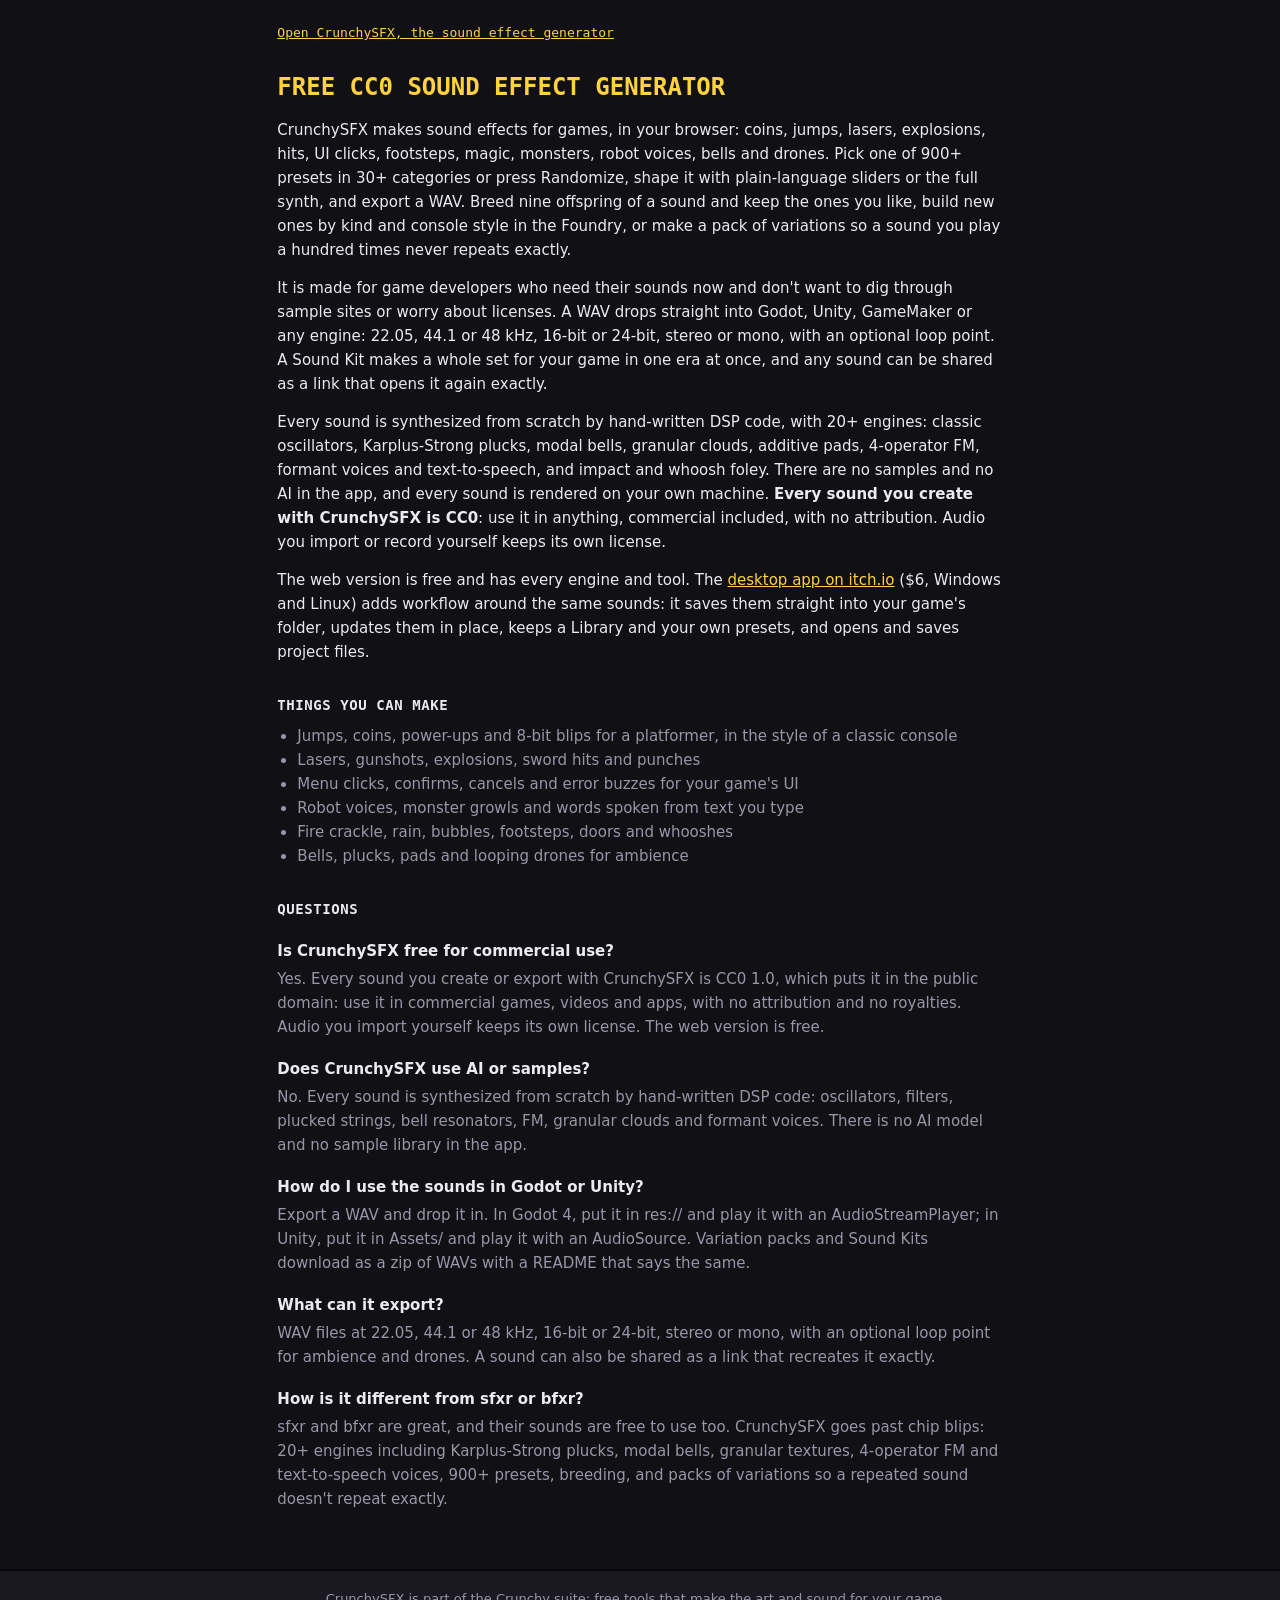
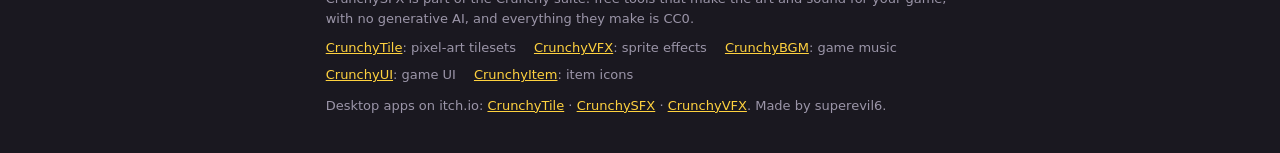
==== about.html @ ea9dc58d "american spelling" ====
<!doctype html>
<html lang="en">
<head>
<meta charset="utf-8">
<meta name="viewport" content="width=device-width, initial-scale=1">
<title>About CrunchySFX: free CC0 sound effect generator</title>
<meta name="description" content="What CrunchySFX is: a free sound effect generator for games in your browser. Every sound is synthesized, with no AI and no samples, and is CC0.">
<link rel="canonical" href="https://crunchysfx.com/about">
<link rel="icon" href="favicon.svg" type="image/svg+xml">
<link rel="icon" href="favicon.png" sizes="32x32" type="image/png">
<meta name="theme-color" content="#111015">
<!-- THE ABOUT PAGE (2026-10-16, worklog): web only, static, no script. tests/seo.test.mjs keeps the FAQPage below equal to
     the visible FAQ word for word and the suite footer equal to suite.js's links. Counts are floors (DISCOVERABILITY.md):
     21 engines in ENGINE_CATS, 933 presets in 33 categories when written. -->
<script type="application/ld+json">
{
  "@context": "https://schema.org",
  "@type": "FAQPage",
  "mainEntity": [
    {
      "@type": "Question",
      "name": "Is CrunchySFX free for commercial use?",
      "acceptedAnswer": {
        "@type": "Answer",
        "text": "Yes. Every sound you create or export with CrunchySFX is CC0 1.0, which puts it in the public domain: use it in commercial games, videos and apps, with no attribution and no royalties. Audio you import yourself keeps its own license. The web version is free."
      }
    },
    {
      "@type": "Question",
      "name": "Does CrunchySFX use AI or samples?",
      "acceptedAnswer": {
        "@type": "Answer",
        "text": "No. Every sound is synthesized from scratch by hand-written DSP code: oscillators, filters, plucked strings, bell resonators, FM, granular clouds and formant voices. There is no AI model and no sample library in the app."
      }
    },
    {
      "@type": "Question",
      "name": "How do I use the sounds in Godot or Unity?",
      "acceptedAnswer": {
        "@type": "Answer",
        "text": "Export a WAV and drop it in. In Godot 4, put it in res:// and play it with an AudioStreamPlayer; in Unity, put it in Assets/ and play it with an AudioSource. Variation packs and Sound Kits download as a zip of WAVs with a README that says the same."
      }
    },
    {
      "@type": "Question",
      "name": "What can it export?",
      "acceptedAnswer": {
        "@type": "Answer",
        "text": "WAV files at 22.05, 44.1 or 48 kHz, 16-bit or 24-bit, stereo or mono, with an optional loop point for ambience and drones. A sound can also be shared as a link that recreates it exactly."
      }
    },
    {
      "@type": "Question",
      "name": "How is it different from sfxr or bfxr?",
      "acceptedAnswer": {
        "@type": "Answer",
        "text": "sfxr and bfxr are great, and their sounds are free to use too. CrunchySFX goes past chip blips: 20+ engines including Karplus-Strong plucks, modal bells, granular textures, 4-operator FM and text-to-speech voices, 900+ presets, breeding, and packs of variations so a repeated sound doesn't repeat exactly."
      }
    }
  ]
}
</script>
<link rel="stylesheet" href="crunchy-base.css">
<style>
  :root { --accent: #ffd23f; --accent-dk: #a8841a; }
  html { background: var(--bg); }
  body { margin: 0; background: var(--bg); color: var(--ink); font: 15px/1.6 var(--font); }
  .page { max-width: 76ch; margin: 0 auto; padding: 20px 16px 8px; }
  .back { display: inline-block; margin: 0 0 28px; font-family: var(--head); font-size: 13px; color: var(--accent); }
  h1 { margin: 0 0 16px; font-family: var(--head); font-size: 24px; line-height: 1.25; text-transform: uppercase; color: var(--accent); }
  h2 { margin: 30px 0 8px; font-family: var(--head); font-size: 14px; text-transform: uppercase; letter-spacing: .04em; color: var(--ink); }
  h3 { margin: 18px 0 4px; font-size: 15px; color: var(--ink); }
  p { margin: 0 0 14px; }
  .faq p, li { color: var(--muted); }
  ul { margin: 0; padding-left: 20px; }
  a { color: var(--accent); overflow-wrap: anywhere; }
  strong { color: var(--ink); }
  .suitelinks { margin-top: 36px; border-top: 2px solid var(--drop); background: var(--panel); color: var(--muted); font-size: 13px; }
  .suitelinks .in { max-width: 76ch; margin: 0 auto; padding: 18px 16px 28px; }
  .suitelinks p { margin: 0 0 8px; }
  .suitelinks ul { list-style: none; padding: 0; margin: 0 0 10px; display: flex; flex-wrap: wrap; gap: 6px 18px; }
</style>
</head>
<body>
<main class="page">
  <a class="back" href="index.html">Open CrunchySFX, the sound effect generator</a>
  <h1>Free CC0 sound effect generator</h1>
  <p>CrunchySFX makes sound effects for games, in your browser: coins, jumps, lasers, explosions, hits, UI clicks,
    footsteps, magic, monsters, robot voices, bells and drones. Pick one of 900+ presets in 30+ categories or press
    Randomize, shape it with plain-language sliders or the full synth, and export a WAV. Breed nine offspring of a sound
    and keep the ones you like, build new ones by kind and console style in the Foundry, or make a pack of variations so
    a sound you play a hundred times never repeats exactly.</p>
  <p>It is made for game developers who need their sounds now and don't want to dig through sample sites or worry about
    licenses. A WAV drops straight into Godot, Unity, GameMaker or any engine: 22.05, 44.1 or 48 kHz, 16-bit or 24-bit,
    stereo or mono, with an optional loop point. A Sound Kit makes a whole set for your game in one era at once, and any
    sound can be shared as a link that opens it again exactly.</p>
  <p>Every sound is synthesized from scratch by hand-written DSP code, with 20+ engines: classic oscillators,
    Karplus-Strong plucks, modal bells, granular clouds, additive pads, 4-operator FM, formant voices and text-to-speech,
    and impact and whoosh foley. There are no samples and no AI in the app, and every sound is rendered on your own machine.
    <strong>Every sound you create with CrunchySFX is CC0</strong>: use it in anything, commercial included, with no
    attribution. Audio you import or record yourself keeps its own license.</p>
  <p>The web version is free and has every engine and tool. The <a href="https://sevi66.itch.io/crunchysfx">desktop app on
    itch.io</a> ($6, Windows and Linux) adds workflow around the same sounds: it saves them straight into your game's
    folder, updates them in place, keeps a Library and your own presets, and opens and saves project files.</p>
  <h2>Things you can make</h2>
  <ul>
    <li>Jumps, coins, power-ups and 8-bit blips for a platformer, in the style of a classic console</li>
    <li>Lasers, gunshots, explosions, sword hits and punches</li>
    <li>Menu clicks, confirms, cancels and error buzzes for your game's UI</li>
    <li>Robot voices, monster growls and words spoken from text you type</li>
    <li>Fire crackle, rain, bubbles, footsteps, doors and whooshes</li>
    <li>Bells, plucks, pads and looping drones for ambience</li>
  </ul>
  <h2>Questions</h2>
  <div class="faq">
    <h3>Is CrunchySFX free for commercial use?</h3>
    <p>Yes. Every sound you create or export with CrunchySFX is CC0 1.0, which puts it in the public domain: use it in commercial games, videos and apps, with no attribution and no royalties. Audio you import yourself keeps its own license. The web version is free.</p>
    <h3>Does CrunchySFX use AI or samples?</h3>
    <p>No. Every sound is synthesized from scratch by hand-written DSP code: oscillators, filters, plucked strings, bell resonators, FM, granular clouds and formant voices. There is no AI model and no sample library in the app.</p>
    <h3>How do I use the sounds in Godot or Unity?</h3>
    <p>Export a WAV and drop it in. In Godot 4, put it in res:// and play it with an AudioStreamPlayer; in Unity, put it in Assets/ and play it with an AudioSource. Variation packs and Sound Kits download as a zip of WAVs with a README that says the same.</p>
    <h3>What can it export?</h3>
    <p>WAV files at 22.05, 44.1 or 48 kHz, 16-bit or 24-bit, stereo or mono, with an optional loop point for ambience and drones. A sound can also be shared as a link that recreates it exactly.</p>
    <h3>How is it different from sfxr or bfxr?</h3>
    <p>sfxr and bfxr are great, and their sounds are free to use too. CrunchySFX goes past chip blips: 20+ engines including Karplus-Strong plucks, modal bells, granular textures, 4-operator FM and text-to-speech voices, 900+ presets, breeding, and packs of variations so a repeated sound doesn't repeat exactly.</p>
  </div>
</main>
<footer class="suitelinks">
<div class="in">
  <p>CrunchySFX is part of the Crunchy suite: free tools that make the art and sound for your game, with no generative
    AI, and everything they make is CC0.</p>
  <ul>
    <li><a href="https://crunchytile.com/">CrunchyTile</a>: pixel-art tilesets</li>
    <li><a href="https://crunchyvfx.com/">CrunchyVFX</a>: sprite effects</li>
    <li><a href="https://crunchybgm.com/">CrunchyBGM</a>: game music</li>
    <li><a href="https://crunchyui.com/">CrunchyUI</a>: game UI</li>
    <li><a href="https://crunchyitem.com/">CrunchyItem</a>: item icons</li>
  </ul>
  <p>Desktop apps on itch.io: <a href="https://sevi66.itch.io/crunchytile">CrunchyTile</a> ·
    <a href="https://sevi66.itch.io/crunchysfx">CrunchySFX</a> ·
    <a href="https://sevi66.itch.io/crunchyvfx">CrunchyVFX</a>. Made by superevil6.</p>
</div>
</footer>
</body>
</html>
---- crunchy-base.css ----
/* GENERATED from crunchyCore/crunchy-base.css @ cae0419 by tools/pull-core.mjs. DO NOT EDIT HERE: edit crunchyCore, then pull. */
/* sha256 6069ea8cde626674b83e92da8fc13d6b757563360e84878145771b644ffc23b1 */
/* CRUNCHY BASE — the Crunchy suite's shared look (CONSOLIDATION-PLAN.md §9, TILE-DESIGN.md §105).
 *
 * CANONICAL HERE; every Crunchy tool copies it unchanged. It is linked BEFORE the app's own stylesheet, which
 * keeps only its layout and its accent (--accent, --accent-dk). Nothing in it names an app's classes.
 *
 * The look is chrome that belongs to pixel art (a friend on CrunchyBGM: "too round, and was obviously AI
 * generated, make it more angular"): square corners, 1 px solid borders, HARD offset shadows (a step, never a
 * blur), no gradients, no glows, pixel icons (crunchy-icons.js) instead of emoji.
 *
 * --base-build is checked by the app's index.html, as --css-build is; tools/pull-core.mjs moves the app's `want` when
 * it pulls a new one. What each bump changed is in CHANGELOG.md: read it before pulling.
 *
 * FLOOR AND DEFAULT. Rules marked FLOOR are the suite's shared look: an app must NOT override them, or the apps stop
 * looking like siblings (square corners, the hard step and lift instead of blur, the neutrals, the accent pairing,
 * no gradients or glows). Everything else here is a DEFAULT: override it freely for the app's layout and density
 * (sizes, padding, fonts on a particular control). An app's own stylesheet loads after this one, so it wins any tie.
 */
:root {
  --base-build: 9;
  color-scheme: dark;

  /* FLOOR. The neutrals: one set for the whole suite. CONSUMERS MEASURE AGAINST THESE: CrunchyUI scores every kit's
     artwork against --panel and --panel2 (best-separated color must clear 25 from each ground; headroom 2.4 at
     build 1), so moving --panel or --panel2 is a change to a consumer's test data. Name it in CHANGELOG.md. */
  --bg: #111015;
  --panel: #1a1820;
  --panel2: #23202b;
  --line: #3b3746;
  --line2: #575167;
  --ink: #ece9f2;
  --muted: #9b95a8;
  --bad: #ff8f97;
  --info: #b9c6d8;          /* secondary marks (badges, linked) — a neutral, never a second accent */
  --accent2: var(--info);   /* the old name, kept so older blocks still resolve */

  /* each app sets its own pair (CONSOLIDATION-PLAN.md §9); these are only the fallback */
  --accent: #ff7a45;
  --accent-dk: #a9431c;
  --on-accent: #140b06;     /* text on an accent fill: dark, readable on all six accents */

  /* depth is a hard step, not a blur */
  --drop: #08070b;
  --step: 2px;
  --lift: 6px 6px 0 var(--drop);   /* dialogs and floating cards */

  --font: ui-sans-serif, system-ui, "Segoe UI", Roboto, sans-serif;
  --head: ui-monospace, "JetBrains Mono", "DejaVu Sans Mono", Menlo, Consolas, monospace;
}

/* FLOOR. Square: an app rounds something only on purpose, and then by 2 px at most. */
*, *::before, *::after { border-radius: 0; }

body { background: var(--bg); color: var(--ink); font: 13px/1.5 var(--font); }
* { scrollbar-color: var(--line2) var(--bg); scrollbar-width: thin; }

/* the app name: heavy, tight, capitals; the second word in the accent (Crunchy<span>Tile</span>) */
header h1 { font-family: var(--head); font-weight: 800; text-transform: uppercase; letter-spacing: -0.01em; }
header h1 span { color: var(--accent); }

/* BUTTONS AND SELECTS. FLOOR: the hard step (box-shadow on --step/--drop, never a blur), the 1 px solid border, the
   pressed sink, the primary on --accent/--accent-dk/--on-accent. DEFAULT: padding, font size, hover tint. */
select, button, input, textarea { font: inherit; color: var(--ink); }
select, button {
  background: var(--panel2);
  border: 1px solid var(--line2);
  padding: 3px 8px;
  box-shadow: var(--step) var(--step) 0 var(--drop);
}
button { cursor: pointer; }
button:hover { border-color: var(--accent); background: #2b2734; }
button:active { transform: translate(1px, 1px); box-shadow: 1px 1px 0 var(--drop); }
button:disabled { transform: none; }
button.primary { background: var(--accent); border-color: var(--accent); color: var(--on-accent); font-weight: 700;
                 box-shadow: var(--step) var(--step) 0 var(--accent-dk); }
button.primary:hover { background: var(--accent); border-color: var(--ink); }

input[type="text"], input[type="search"], input[type="number"], textarea {
  background: var(--bg); border: 1px solid var(--line2); padding: 3px 7px;
}
input:focus-visible, select:focus-visible, button:focus-visible, textarea:focus-visible {
  outline: 1px solid var(--accent); outline-offset: 1px;
}

/* SLIDERS. DEFAULT, except the square knob and flat track (FLOOR). */
input[type="range"] { -webkit-appearance: none; appearance: none; width: 100%; height: 16px; background: transparent; }
input[type="range"]::-moz-range-track { height: 4px; background: var(--line2); border: 0; }
input[type="range"]::-moz-range-progress { height: 4px; background: var(--accent); }
input[type="range"]::-moz-range-thumb { width: 8px; height: 14px; border: 1px solid var(--drop); border-radius: 0;
                                        background: var(--ink); box-shadow: 1px 1px 0 var(--drop); }
input[type="range"]::-webkit-slider-runnable-track { height: 4px; background: var(--line2); }
input[type="range"]::-webkit-slider-thumb { -webkit-appearance: none; width: 8px; height: 14px; margin-top: -5px;
                                            border: 1px solid var(--drop); border-radius: 0; background: var(--ink); }
input[type="radio"] { accent-color: var(--accent); }
/* CHECKBOXES. FLOOR: square, drawn here rather than by the platform (WebKit's is round), a filled accent square when on. */
input[type="checkbox"] { -webkit-appearance: none; appearance: none; width: 16px; height: 16px; margin: 0; flex: none;
                         display: inline-grid; place-content: center; vertical-align: -3px; cursor: pointer;
                         background: var(--bg); border: 1px solid var(--line2); box-shadow: 1px 1px 0 var(--drop); }
input[type="checkbox"]::before { content: ""; width: 8px; height: 8px; background: var(--accent); transform: scale(0); }
input[type="checkbox"]:checked::before { transform: scale(1); }
input[type="checkbox"]:checked { border-color: var(--accent); }
input[type="checkbox"]:disabled { opacity: .45; cursor: default; }

/* PIXEL ICONS (crunchy-icons.js): 12 x 12 cells, one CSS pixel each, in the text's color */
.pxi { width: 12px; height: 12px; flex: none; vertical-align: -1px; margin-right: 6px; fill: currentColor;
       shape-rendering: crispEdges; }

/* ===== THE SHARED DIALOGS (build 3): library.js's Library and suite.js's Crunchy suite, styled once for every app.
   Only the tokens above and `lib-*` / `suite-*` classes. An app's own stylesheet keeps nothing for them but its own
   placement (its buttons that open them). DEFAULT throughout, except the square corners, borders and lift (FLOOR). */

/* THE LIBRARY (library.js): the desktop asset viewer. Self-hiding, as a host may lack a global [hidden] rule. */
.lib-overlay[hidden] { display: none !important; }
.lib-overlay { position: fixed; inset: 0; z-index: 250; background: rgba(8, 7, 12, 0.78); display: flex;
               align-items: center; justify-content: center; }
.lib-panel { width: min(1100px, 94vw); height: min(820px, 90vh); display: flex; flex-direction: column; gap: 10px;
             background: var(--panel); border: 2px solid var(--line2); box-shadow: var(--lift); padding: 14px 16px; }
.lib-busy .lib-panel { cursor: progress; }
.lib-top, .lib-bar, .lib-tools, .lib-link { display: flex; align-items: center; gap: 8px; flex-wrap: wrap; }
.lib-title { margin: 0; font: 700 16px/1.4 var(--head); text-transform: uppercase; letter-spacing: .03em; color: var(--accent); }
.lib-spacer { flex: 1; }
.lib-close { font-size: 16px; line-height: 1; padding: 4px 9px; }
.lib-path { font-size: 11px; color: var(--muted); overflow: hidden; text-overflow: ellipsis; white-space: nowrap; max-width: 46ch; }
.lib-links { display: grid; gap: 6px; background: var(--panel2); border: 1px solid var(--line); padding: 8px 10px; }
.lib-link strong { min-width: 4.5em; }
.lib-link.linked strong { color: var(--info); }
.lib-toggle { font-size: 12px; display: inline-flex; align-items: center; gap: 4px; }
.lib-search { flex: 1; min-width: 14em; }
.lib-chip { font-size: 12px; padding: 3px 10px; box-shadow: none; }
.lib-chip.on { background: var(--accent); border-color: var(--accent); color: var(--on-accent); }
.lib-grid { flex: 1; overflow: auto; padding-right: 4px; }
.lib-h { font: 700 11px/1.5 var(--head); text-transform: uppercase; letter-spacing: .08em; color: var(--muted); margin: 10px 0 6px; }
.lib-cards { display: grid; grid-template-columns: repeat(auto-fill, minmax(150px, 1fr)); gap: 10px; }
.lib-card { background: var(--panel2); border: 1px solid var(--line2); padding: 6px; display: flex;
            flex-direction: column; gap: 4px; min-width: 0; box-shadow: var(--step) var(--step) 0 var(--drop); }
.lib-pic { padding: 6px; height: 110px; display: flex; align-items: center; justify-content: center; overflow: hidden;
           background: var(--bg); border: 1px solid var(--drop); }
.lib-thumb { image-rendering: pixelated; width: 100%; height: 100%; object-fit: contain; }
.lib-name { font-size: 13px; font-weight: 600; overflow: hidden; text-overflow: ellipsis; white-space: nowrap; cursor: text; }
.lib-rename { width: 100%; font-size: 13px; }
.lib-meta { font-size: 11px; color: var(--muted); }
.lib-badges { display: flex; gap: 4px; flex-wrap: wrap; }
.lib-badge { font-size: 10px; padding: 0 5px; border: 1px solid var(--info); color: var(--info); }
.lib-badge.hot { border-color: var(--accent); background: var(--accent); color: var(--on-accent); font-weight: 700; }
.lib-acts { display: flex; gap: 4px; flex-wrap: wrap; }
.lib-acts button { font-size: 11px; padding: 2px 6px; }
.lib-danger.armed { border-color: var(--bad); color: var(--bad); }
.lib-start { flex: 1; overflow: auto; display: flex; flex-direction: column; gap: 6px; align-items: flex-start; }
.lib-recent { display: flex; flex-direction: column; align-items: flex-start; gap: 1px; min-width: 24em; text-align: left; }
.lib-hint { color: var(--muted); font-size: 13px; max-width: 70ch; }
.lib-status { font-size: 12px; color: var(--muted); min-height: 1.5em; }

/* THE LIBRARY AS A DOCKED PANEL (library.js build 2, DESKTOP-ROADMAP.md): the app places `opts.dock`; the panel fills
   it, one column of narrower cards, and the suite view (what the other Crunchy tools planted in the same game) under. */
.lib-dock[hidden] { display: none !important; }
.lib-dock { height: 100%; min-height: 0; display: flex; flex-direction: column; background: var(--panel);
            border-left: 2px solid var(--line2); }
.lib-panel.lib-docked { width: auto; height: 100%; padding: 10px 12px; gap: 8px; border: 0; box-shadow: none; }
.lib-docked .lib-cards { grid-template-columns: repeat(auto-fill, minmax(120px, 1fr)); gap: 8px; }
.lib-docked .lib-pic { height: 84px; }
.lib-docked .lib-path { max-width: 22ch; }
.lib-tabs { display: flex; gap: 2px; flex-wrap: wrap; border-bottom: 2px solid var(--line2); }
.lib-tab { box-shadow: none; border-bottom: 0; background: var(--bg); color: var(--muted); font: 11px/1.6 var(--head);
           text-transform: uppercase; letter-spacing: .04em; padding: 3px 10px; }
.lib-tab.on { background: var(--panel2); color: var(--ink); border-color: var(--line2); border-top: 2px solid var(--accent); }
.lib-own { display: flex; flex-direction: column; gap: 6px; }
.lib-suite { border-top: 1px solid var(--line); padding-top: 6px; display: grid; gap: 4px; }
.lib-suite-row { display: flex; align-items: center; gap: 8px; flex-wrap: wrap; font-size: 12.5px; }
.lib-suite-row .lib-meta { flex: 1; }

/* THE CRUNCHY SUITE (suite.js). Each row carries its tool's accent as --tool (suite.js sets it): a stripe on the left,
   its icon, and the "you're here" mark, so the apps read as siblings, each in its own color. */
.suite-overlay[hidden] { display: none !important; }
.suite-overlay { position: fixed; inset: 0; z-index: 260; background: rgba(8, 7, 12, 0.78); display: flex;
                 align-items: center; justify-content: center; padding: 16px; }
.suite-panel { width: min(640px, 100%); max-height: 100%; overflow: auto; background: var(--panel);
               border: 2px solid var(--line2); box-shadow: var(--lift); padding: 16px 18px; }
.suite-head { display: flex; align-items: center; gap: 8px; }
.suite-title { margin: 0; flex: 1; font: 700 17px/1.4 var(--head); text-transform: uppercase; letter-spacing: .03em; color: var(--accent); }
.suite-close { font-size: 16px; line-height: 1; padding: 4px 9px; }
.suite-line { margin: 6px 0 12px; color: var(--ink); }
.suite-list { display: grid; gap: 8px; }
.suite-tool { display: flex; align-items: center; gap: 12px; background: var(--panel2); border: 1px solid var(--line);
              border-left: 4px solid var(--tool, var(--line2)); padding: 10px 12px; }
.suite-tool.here { border-color: var(--tool, var(--accent)); }
.suite-icon { flex: none; width: 28px; text-align: center; font-size: 22px; color: var(--tool, var(--info)); }
.suite-icon .pxi { width: 24px; height: 24px; margin: 0; vertical-align: middle; }
.suite-body { flex: 1; display: flex; flex-direction: column; gap: 2px; min-width: 0; }
.suite-name { font-size: 14px; }
.suite-what { font-size: 12.5px; color: var(--muted); }
.suite-go { display: flex; flex-direction: column; align-items: flex-end; gap: 4px; white-space: nowrap; }
.suite-link { font-size: 12.5px; color: var(--ink); text-decoration: none; background: var(--panel); border: 1px solid var(--line2);
              padding: 3px 9px; box-shadow: var(--step) var(--step) 0 var(--drop); }
.suite-link:hover { border-color: var(--tool, var(--accent)); }
.suite-here, .suite-soon { font-size: 12px; color: var(--muted); }
.suite-here { color: var(--tool, var(--accent)); font-weight: 700; }
.suite-foot { margin: 12px 0 0; font-size: 12px; color: var(--muted); }
@media (max-width: 520px) { .suite-tool { flex-wrap: wrap; } .suite-go { flex-direction: row; } }

/* THE SETTINGS DIALOG (settings.js): a row per preference, the label and its explanation left, the control right. */
.set-overlay[hidden] { display: none !important; }
.set-overlay { position: fixed; inset: 0; z-index: 260; background: rgba(8, 7, 12, 0.78); display: flex;
               align-items: center; justify-content: center; padding: 16px; }
.set-panel { width: min(620px, 100%); max-height: 100%; overflow: auto; background: var(--panel);
             border: 2px solid var(--line2); box-shadow: var(--lift); padding: 16px 18px; }
.set-head { display: flex; align-items: baseline; gap: 10px; flex-wrap: wrap; margin-bottom: 6px; }
.set-title { margin: 0; font: 700 17px/1.4 var(--head); text-transform: uppercase; letter-spacing: .03em; color: var(--accent); }
.set-hint { flex: 1; font-size: 12px; color: var(--muted); }
.set-close { font-size: 16px; line-height: 1; padding: 4px 9px; }
.setrow { display: flex; align-items: flex-start; gap: 16px; padding: 12px 0; border-bottom: 1px solid var(--line); }
.setrow:last-of-type { border-bottom: 0; }
.setlbl { flex: 1; font-size: 13.5px; color: var(--ink); display: flex; flex-direction: column; gap: 3px; }
.setsub { font-size: 12px; color: var(--muted); line-height: 1.45; }
.setchk { margin-top: 2px; }
.setchk input { width: 18px; height: 18px; }
.setchk input::before { width: 10px; height: 10px; }
.set-btn { flex: none; white-space: nowrap; }
.set-el { flex: none; display: flex; flex-wrap: wrap; gap: 6px; align-items: center; justify-content: flex-end; max-width: 60%; }

/* FEEDBACK (feedback.js): the person writes, sees every detail that would go with it, and sends from their own mail. */
.fb-overlay[hidden] { display: none !important; }
.fb-overlay { position: fixed; inset: 0; z-index: 260; background: rgba(8, 7, 12, 0.78); display: flex;
              align-items: center; justify-content: center; padding: 16px; }
.fb-panel { width: min(620px, 100%); max-height: 100%; overflow: auto; background: var(--panel);
            border: 2px solid var(--line2); box-shadow: var(--lift); padding: 16px 18px; display: flex; flex-direction: column; gap: 10px; }
.fb-head { display: flex; align-items: baseline; gap: 10px; flex-wrap: wrap; }
.fb-title { margin: 0; font: 700 17px/1.4 var(--head); text-transform: uppercase; letter-spacing: .03em; color: var(--accent); }
.fb-hint { flex: 1; font-size: 12px; color: var(--muted); }
.fb-close { font-size: 16px; line-height: 1; padding: 4px 9px; }
.fb-field { display: flex; flex-direction: column; gap: 4px; }
.fb-label { font-size: 12.5px; color: var(--muted); }
.fb-text { width: 100%; resize: vertical; min-height: 54px; font: inherit; color: var(--ink); background: var(--bg);
           border: 1px solid var(--line2); padding: 6px 8px; }
.fb-details { display: flex; flex-direction: column; gap: 4px; max-height: 180px; overflow: auto; padding: 6px 8px;
              background: var(--panel2); border: 1px solid var(--line); font-size: 12px; }
.fb-det { display: flex; gap: 6px; align-items: flex-start; color: var(--muted); }
.fb-det b { color: var(--ink); font-weight: 600; white-space: nowrap; }
.fb-val { white-space: pre-wrap; overflow-wrap: anywhere; }
.fb-foot { display: flex; align-items: center; gap: 10px; flex-wrap: wrap; }
.fb-said { flex: 1; font-size: 12px; color: var(--muted); }

/* THE WEB'S ONE INVITATION (desktop.js): the header button, and what the desktop adds. */
.desk-cta { white-space: nowrap; border-color: var(--accent); color: var(--accent); }
.desk-overlay[hidden] { display: none !important; }
.desk-overlay { position: fixed; inset: 0; z-index: 260; background: rgba(8, 7, 12, 0.78); display: flex;
                align-items: center; justify-content: center; padding: 16px; }
.desk-panel { width: min(600px, 100%); max-height: 100%; overflow: auto; background: var(--panel);
              border: 2px solid var(--line2); box-shadow: var(--lift); padding: 16px 18px; }
.desk-head { display: flex; align-items: center; gap: 8px; }
.desk-title { margin: 0; flex: 1; font: 700 17px/1.4 var(--head); text-transform: uppercase; letter-spacing: .03em; color: var(--accent); }
.desk-close { font-size: 16px; line-height: 1; padding: 4px 9px; }
.desk-line { margin: 6px 0 10px; color: var(--ink); }
.desk-adds { margin: 0; padding: 0 0 0 18px; display: grid; gap: 6px; list-style: square; }
.desk-adds li { color: var(--muted); }
.desk-adds b { color: var(--ink); }
.desk-note { margin: 12px 0; padding: 8px 10px; border-left: 3px solid var(--accent); background: var(--panel2); font-size: 12.5px; }
.desk-foot { display: flex; align-items: center; gap: 12px; flex-wrap: wrap; }
.desk-hint { font-size: 12px; color: var(--muted); }

/* THE DESKTOP TOUR (desktop.js build 2): four panels, each a live miniature drawn in the page. The stage is a picture
   (inert); the Library in it is the real library.js, docked. Prefixed dtour-: an app's own first-run tour keeps tour-. */
.dtour-overlay { position: fixed; inset: 0; z-index: 270; background: rgba(8, 7, 12, 0.82); display: flex;
                 align-items: center; justify-content: center; padding: 16px; }
.dtour-panel { width: min(760px, 100%); max-height: 100%; overflow: auto; background: var(--panel); border: 2px solid var(--line2);
               box-shadow: var(--lift); padding: 14px 18px 16px; display: flex; flex-direction: column; gap: 8px; }
.dtour-head { display: flex; align-items: center; gap: 10px; }
.dtour-kicker { flex: 1; display: inline-flex; align-items: center; gap: 6px; font: 700 11px/1.5 var(--head);
                text-transform: uppercase; letter-spacing: .08em; color: var(--muted); }
.dtour-step { font: 11px/1.5 var(--head); color: var(--muted); }
.dtour-x { font-size: 16px; line-height: 1; padding: 4px 9px; }
.dtour-title { margin: 0; font: 700 19px/1.3 var(--head); text-transform: uppercase; letter-spacing: .03em; color: var(--accent); }
.dtour-line { margin: 0; color: var(--ink); font-size: 13.5px; min-height: 3em; }
.dtour-stage { position: relative; height: 350px; overflow: hidden; background: var(--bg); border: 2px solid var(--line2);
               padding: 12px; display: flex; gap: 12px; align-items: stretch; user-select: none; }
.dtour-end[hidden] { display: none !important; }
.dtour-end { display: flex; flex-direction: column; gap: 8px; padding: 8px 10px; border-left: 3px solid var(--accent); background: var(--panel2); }
.dtour-closing { margin: 0; font-size: 13.5px; color: var(--ink); }
.dtour-getrow { display: flex; align-items: center; gap: 12px; flex-wrap: wrap; }
.dtour-soon { font-size: 12px; color: var(--muted); }
.dtour-coming { font: 700 12px/1.5 var(--head); text-transform: uppercase; letter-spacing: .05em; color: var(--accent);
                border: 1px dashed var(--accent); padding: 3px 9px; }
.dtour-foot { display: flex; align-items: center; gap: 10px; }
.dtour-dots { flex: 1; display: flex; justify-content: center; gap: 8px; }
.dtour-dot { width: 12px; height: 12px; padding: 0; box-shadow: none; background: var(--bg); border: 2px solid var(--line2); }
.dtour-dot.on { background: var(--accent); border-color: var(--accent); }
.dtour-link { border-color: var(--accent); color: var(--accent); }
/* the miniatures */
.dtour-btn { display: inline-block; padding: 3px 12px; font-size: 12px; border: 1px solid var(--line2); background: var(--panel2);
             box-shadow: var(--step) var(--step) 0 var(--drop); transition: transform .08s, box-shadow .08s; }
.dtour-btn.primary { background: var(--accent); border-color: var(--accent); color: var(--on-accent); font-weight: 700;
                     box-shadow: var(--step) var(--step) 0 var(--accent-dk); }
.dtour-btn.press { transform: translate(var(--step), var(--step)); box-shadow: 0 0 0 var(--drop); outline: 2px solid var(--ink); }
.dtour-fic { display: inline-block; width: 10px; height: 8px; margin-right: 6px; background: var(--line2); flex: none; }
.dtour-dlg { flex: 1; display: flex; flex-direction: column; background: var(--panel); border: 1px solid var(--line2);
             box-shadow: var(--lift); transition: opacity .4s, transform .4s; }
.dtour-dlg.done { opacity: .25; transform: translateY(6px); }
.dtour-dlgbar { padding: 6px 10px; font: 700 11px/1.5 var(--head); text-transform: uppercase; letter-spacing: .05em;
                color: var(--muted); border-bottom: 1px solid var(--line); }
.dtour-dlgbody { flex: 1; display: flex; min-height: 0; }
.dtour-places { flex: 0 0 120px; padding: 8px 6px; border-right: 1px solid var(--line); display: flex; flex-direction: column; gap: 2px; font-size: 12.5px; color: var(--muted); }
.dtour-place { padding: 3px 8px; }
.dtour-place.on { color: var(--ink); background: var(--panel2); }
.dtour-dlglist { flex: 1; padding: 6px; display: flex; flex-direction: column; gap: 2px; }
.dtour-dlgrow { display: flex; align-items: center; gap: 4px; padding: 5px 8px; font-size: 13px; border: 1px solid transparent; }
.dtour-dlgrow .dtour-fic { background: var(--info); }
.dtour-dlgrow.sel { background: var(--panel2); border-color: var(--accent); }
.dtour-dlgname { flex: 1; }
.dtour-dlgtag { font: 10px/1.5 var(--head); color: var(--muted); border: 1px solid var(--line2); padding: 0 5px; }
.dtour-dlgfoot { display: flex; align-items: center; gap: 8px; padding: 8px 10px; border-top: 1px solid var(--line); }
.dtour-dlgpath { flex: 1; font: 12px/1.5 var(--head); color: var(--muted); background: var(--bg); border: 1px solid var(--line2); padding: 2px 6px; }
.dtour-result { position: absolute; left: 50%; top: 50%; width: min(420px, calc(100% - 32px)); transform: translate(-50%, -40%);
                opacity: 0; transition: opacity .35s, transform .35s; display: flex; flex-direction: column; gap: 4px;
                background: var(--panel2); border: 2px solid var(--accent); box-shadow: var(--lift); padding: 12px 14px; font-size: 13px; }
.dtour-result.on { opacity: 1; transform: translate(-50%, -50%); }
.dtour-result b { color: var(--accent); font: 700 14px/1.4 var(--head); text-transform: uppercase; }
.dtour-mute { color: var(--muted); font-size: 12px; }
.dtour-editor { flex: 1; min-width: 0; display: flex; flex-direction: column; gap: 10px; }
.dtour-big { flex: 1; min-height: 0; width: 100%; object-fit: contain; image-rendering: pixelated; background: var(--panel); border: 1px solid var(--line2); }
.dtour-saverow { display: flex; gap: 8px; align-items: center; }
.dtour-input { flex: 1; min-height: 1.8em; font-size: 13px; background: var(--bg); border: 1px solid var(--line2); padding: 3px 7px; }
.dtour-input::after { content: ""; display: inline-block; width: 1px; height: 1em; margin-left: 1px; vertical-align: -2px; background: var(--ink); }
.dtour-tree { flex: 1.3; min-width: 0; overflow: hidden; background: var(--panel); border: 1px solid var(--line2);
              font: 12px/1.6 var(--head); padding-bottom: 6px; }
.dtour-treebar { padding: 4px 8px; margin-bottom: 4px; font-weight: 700; color: var(--muted); border-bottom: 1px solid var(--line); }
.dtour-file { display: flex; align-items: center; white-space: nowrap; overflow: hidden; text-overflow: ellipsis; padding-right: 6px; }
.dtour-file.dir .dtour-fic { background: var(--info); }
.dtour-file.new { animation: dtour-in .5s steps(4) both; }
.dtour-file.new:not(.dir) .dtour-fic { background: var(--accent); }
.dtour-file.side { color: var(--muted); }
@keyframes dtour-in { from { background: var(--accent); color: var(--on-accent); } to { background: transparent; } }
.dtour-dock { flex: 1; min-width: 0; min-height: 0; display: flex; flex-direction: column; border: 1px solid var(--line2); }
.dtour-dock .lib-dock { border-left: 0; }
.dtour-dock .lib-panel { padding: 8px 10px; gap: 6px; }
.dtour-dock .lib-grid { overflow: hidden; min-height: 0; }
.dtour-library .lib-acts { display: none; }
.dtour-dock .lib-cards { grid-template-columns: repeat(auto-fill, minmax(104px, 1fr)); gap: 6px; }
.dtour-dock .lib-pic { height: 64px; }
.dtour-dock .lib-acts:empty, .dtour-dock .lib-badges:empty { display: none; }
.dtour-dock .lib-close { display: none; }
.dtour-dock .lib-badge.hot { animation: dtour-in .6s steps(3) both; }
.dtour-dock .lib-acts button.press { transform: translate(1px, 1px); box-shadow: none; outline: 2px solid var(--accent); }
.dtour-guard { flex: 0 0 34%; align-self: flex-end; display: flex; flex-direction: column; gap: 6px; padding: 10px 12px; font-size: 12.5px;
               background: var(--panel2); border: 2px solid var(--bad); box-shadow: var(--lift); opacity: 0; transform: translateY(8px);
               transition: opacity .35s, transform .35s; }
.dtour-guard.on { opacity: 1; transform: none; }
.dtour-guard b { color: var(--bad); font: 700 12px/1.4 var(--head); text-transform: uppercase; letter-spacing: .04em; }
@media (max-width: 620px) {
  .dtour-panel { padding: 12px; }
  .dtour-title { font-size: 16px; }
  .dtour-stage { height: 330px; padding: 8px; flex-direction: column; }
  .dtour-places { display: none; }
  .dtour-dock .lib-path, .dtour-dock .lib-suite-row button { display: none; }
  .dtour-dock .lib-cards { grid-template-columns: repeat(auto-fill, minmax(84px, 1fr)); }
  .dtour-dock .lib-pic { height: 48px; padding: 3px; }
  .dtour-dock .lib-card .lib-meta { display: none; }
  .dtour-dock .lib-cards > :nth-child(n+4) { display: none; }
  .dtour-update .dtour-guard { position: absolute; left: 8px; right: 8px; bottom: 8px; }
  .dtour-save .dtour-editor { flex: 0 0 auto; flex-direction: row; align-items: stretch; }
  .dtour-save .dtour-big { flex: 0 0 64px; width: 64px; height: 64px; }
  .dtour-save .dtour-saverow { flex: 1; align-self: center; }
}
@media (prefers-reduced-motion: reduce) {
  .dtour-file.new, .dtour-dock .lib-badge.hot { animation: none; }
  .dtour-dlg, .dtour-result, .dtour-guard, .dtour-btn { transition: none; }
}
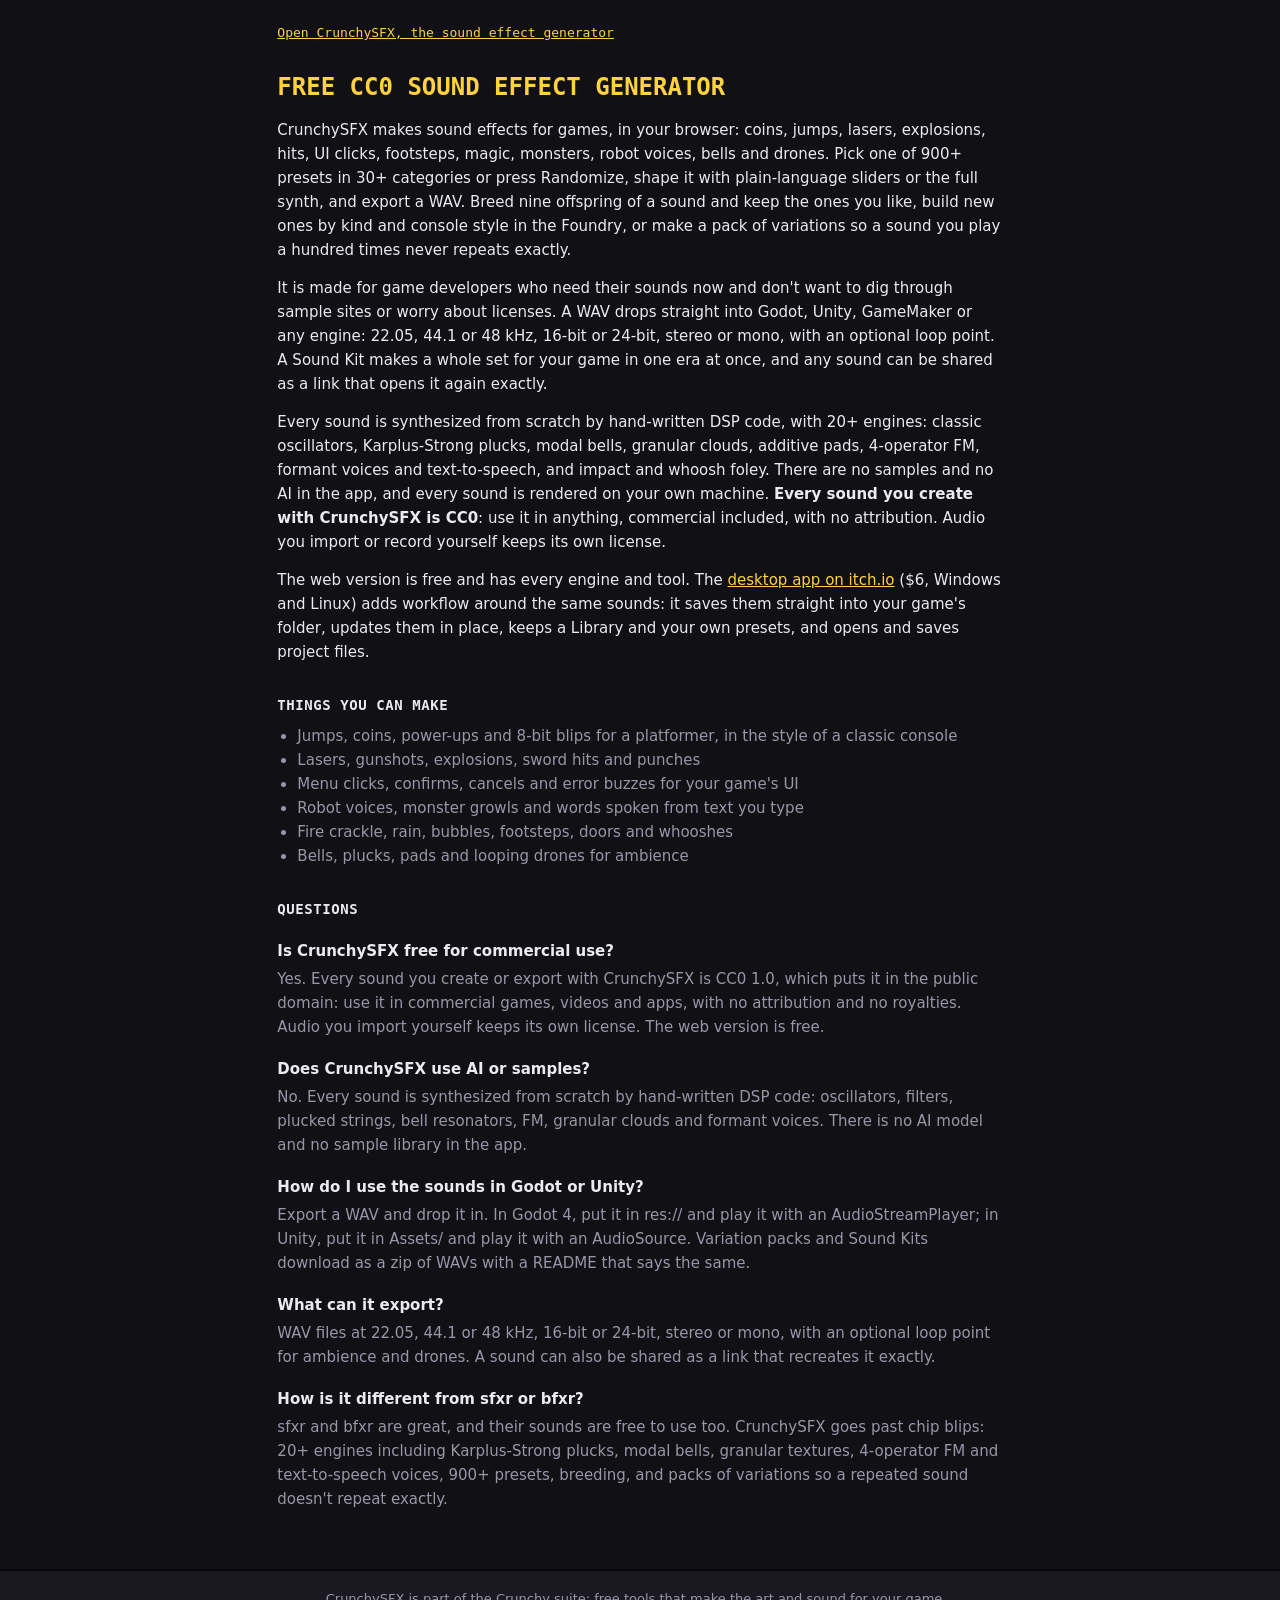
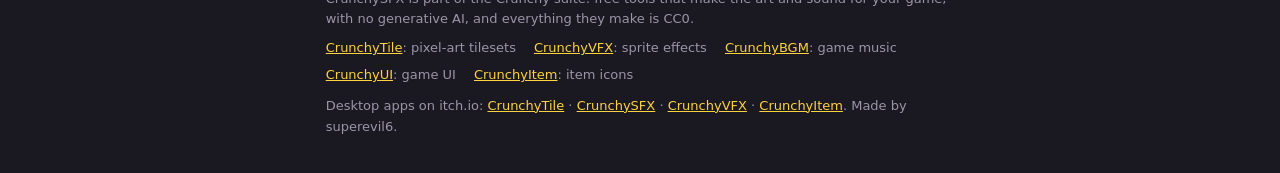
==== commit 93f1e9b1: "about: CrunchyItem desktop" ====
--- a/about.html
+++ b/about.html
@@ -138,7 +138,8 @@
   </ul>
   <p>Desktop apps on itch.io: <a href="https://sevi66.itch.io/crunchytile">CrunchyTile</a> ·
     <a href="https://sevi66.itch.io/crunchysfx">CrunchySFX</a> ·
-    <a href="https://sevi66.itch.io/crunchyvfx">CrunchyVFX</a>. Made by superevil6.</p>
+    <a href="https://sevi66.itch.io/crunchyvfx">CrunchyVFX</a> ·
+    <a href="https://sevi66.itch.io/crunchyitem">CrunchyItem</a>. Made by superevil6.</p>
 </div>
 </footer>
 </body>
--- a/crunchy-base.css
+++ b/crunchy-base.css
@@ -1,4 +1,4 @@
-/* GENERATED from crunchyCore/crunchy-base.css @ cae0419 by tools/pull-core.mjs. DO NOT EDIT HERE: edit crunchyCore, then pull. */
+/* GENERATED from crunchyCore/crunchy-base.css @ 30f5311 by tools/pull-core.mjs. DO NOT EDIT HERE: edit crunchyCore, then pull. */
 /* sha256 6069ea8cde626674b83e92da8fc13d6b757563360e84878145771b644ffc23b1 */
 /* CRUNCHY BASE — the Crunchy suite's shared look (CONSOLIDATION-PLAN.md §9, TILE-DESIGN.md §105).
  *
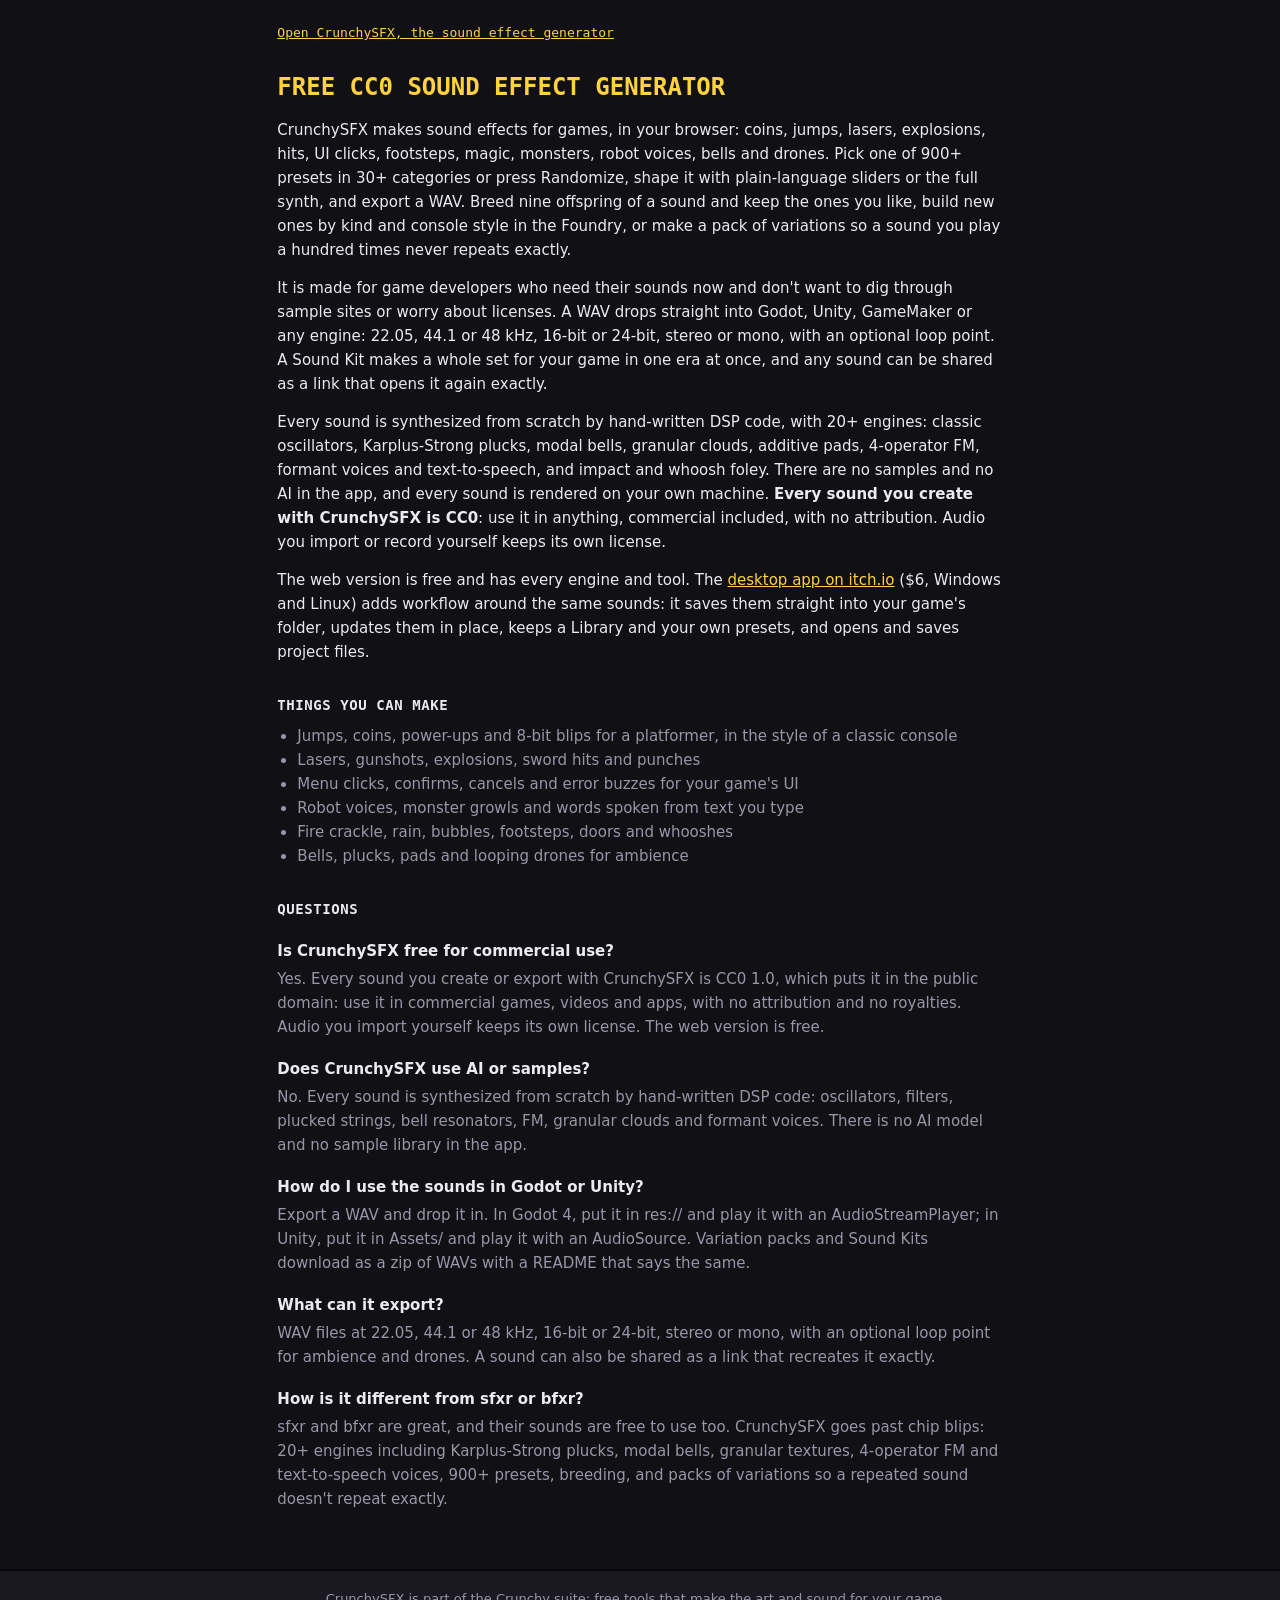
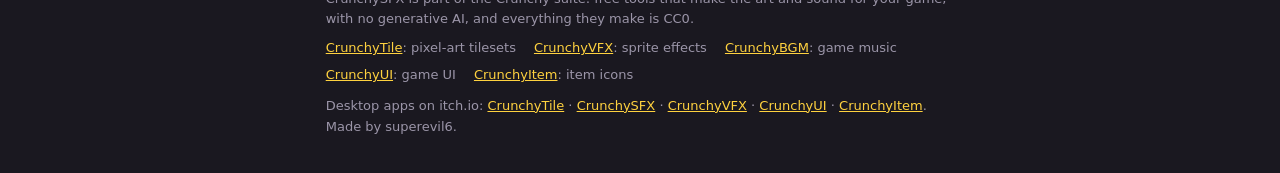
==== commit 41972fce: "crunchyUI release" ====
--- a/about.html
+++ b/about.html
@@ -139,6 +139,7 @@
   <p>Desktop apps on itch.io: <a href="https://sevi66.itch.io/crunchytile">CrunchyTile</a> ·
     <a href="https://sevi66.itch.io/crunchysfx">CrunchySFX</a> ·
     <a href="https://sevi66.itch.io/crunchyvfx">CrunchyVFX</a> ·
+    <a href="https://sevi66.itch.io/crunchyui">CrunchyUI</a> ·
     <a href="https://sevi66.itch.io/crunchyitem">CrunchyItem</a>. Made by superevil6.</p>
 </div>
 </footer>
--- a/crunchy-base.css
+++ b/crunchy-base.css
@@ -1,5 +1,5 @@
-/* GENERATED from crunchyCore/crunchy-base.css @ 30f5311 by tools/pull-core.mjs. DO NOT EDIT HERE: edit crunchyCore, then pull. */
-/* sha256 6069ea8cde626674b83e92da8fc13d6b757563360e84878145771b644ffc23b1 */
+/* GENERATED from crunchyCore/crunchy-base.css @ 32851d3 by tools/pull-core.mjs. DO NOT EDIT HERE: edit crunchyCore, then pull. */
+/* sha256 f7b353ae0c7b002a770d42d736063cbd6891b08c7b32e55f653a20994de77e15 */
 /* CRUNCHY BASE — the Crunchy suite's shared look (CONSOLIDATION-PLAN.md §9, TILE-DESIGN.md §105).
  *
  * CANONICAL HERE; every Crunchy tool copies it unchanged. It is linked BEFORE the app's own stylesheet, which
@@ -18,7 +18,7 @@
  * (sizes, padding, fonts on a particular control). An app's own stylesheet loads after this one, so it wins any tie.
  */
 :root {
-  --base-build: 9;
+  --base-build: 10;
   color-scheme: dark;
 
   /* FLOOR. The neutrals: one set for the whole suite. CONSUMERS MEASURE AGAINST THESE: CrunchyUI scores every kit's
@@ -364,3 +364,27 @@
   .dtour-file.new, .dtour-dock .lib-badge.hot { animation: none; }
   .dtour-dlg, .dtour-result, .dtour-guard, .dtour-btn { transition: none; }
 }
+
+/* THE FIRST-RUN HINT (settings.js crunchyHint, base-build 10): pixel sparkles round a control and a hard outline that
+   steps on and off. No blur, no glow, no easing: every keyframe is a step, as the suite's look asks. The sparkles are a
+   2 px square with four hard shadows (a plus), twinkling out of phase. */
+.crunchy-hint { position: relative; outline: 2px solid var(--accent); outline-offset: 2px;
+  animation: crunchy-hint-blink 1.2s steps(1, end) infinite; }
+@keyframes crunchy-hint-blink { 0% { outline-color: var(--accent); } 50% { outline-color: transparent; } }
+.crunchy-spark { position: absolute; width: 2px; height: 2px; background: var(--accent); pointer-events: none; opacity: 0;
+  animation: crunchy-spark 1.6s steps(1, end) infinite; }
+.crunchy-spark-tl { top: -9px; left: -7px; }
+.crunchy-spark-tr { top: -8px; right: -9px; animation-delay: .4s; }
+.crunchy-spark-bl { bottom: -9px; left: 30%; animation-delay: .8s; }
+.crunchy-spark-br { bottom: -7px; right: -8px; animation-delay: 1.2s; }
+@keyframes crunchy-spark {
+  0%   { opacity: 0; box-shadow: none; }
+  25%  { opacity: 1; box-shadow: none; }
+  50%  { opacity: 1; box-shadow: 0 -2px 0 var(--accent), 0 2px 0 var(--accent), -2px 0 0 var(--accent), 2px 0 0 var(--accent); }
+  75%  { opacity: 1; box-shadow: none; }
+}
+@media (prefers-reduced-motion: reduce) {
+  .crunchy-hint { animation: none; }
+  .crunchy-spark { display: none; }
+}
+
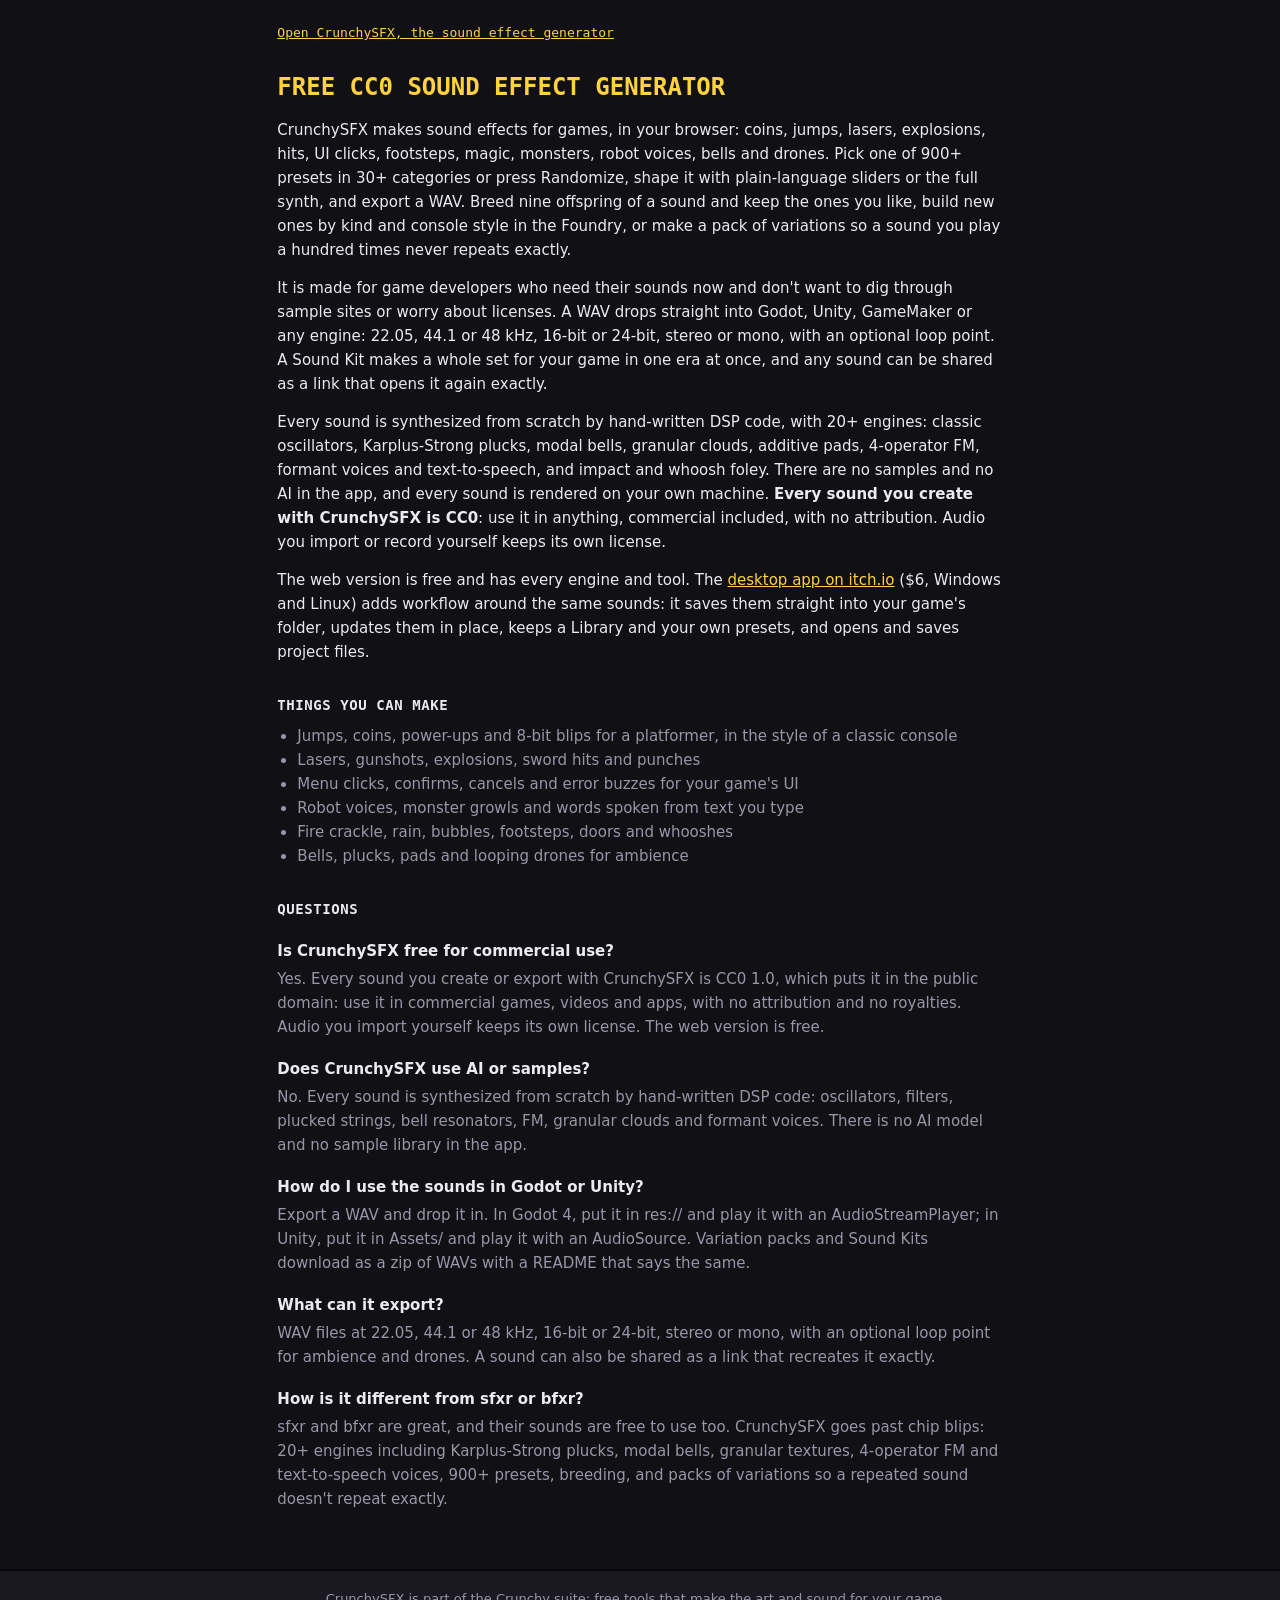
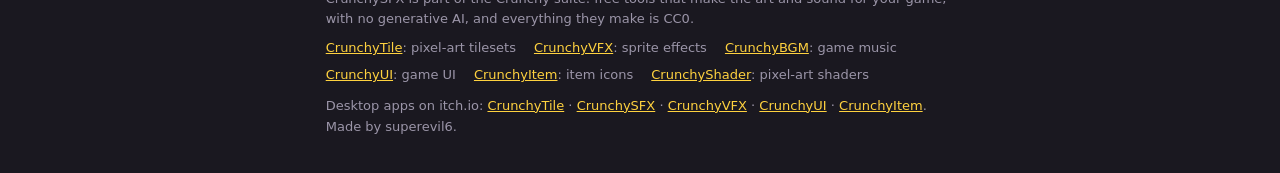
==== commit a3d50a7d: "shader pre web launch about info" ====
--- a/about.html
+++ b/about.html
@@ -135,6 +135,7 @@
     <li><a href="https://crunchybgm.com/">CrunchyBGM</a>: game music</li>
     <li><a href="https://crunchyui.com/">CrunchyUI</a>: game UI</li>
     <li><a href="https://crunchyitem.com/">CrunchyItem</a>: item icons</li>
+    <li><a href="https://crunchyshader.com/">CrunchyShader</a>: pixel-art shaders</li>
   </ul>
   <p>Desktop apps on itch.io: <a href="https://sevi66.itch.io/crunchytile">CrunchyTile</a> ·
     <a href="https://sevi66.itch.io/crunchysfx">CrunchySFX</a> ·
--- a/crunchy-base.css
+++ b/crunchy-base.css
@@ -1,5 +1,5 @@
-/* GENERATED from crunchyCore/crunchy-base.css @ 32851d3 by tools/pull-core.mjs. DO NOT EDIT HERE: edit crunchyCore, then pull. */
-/* sha256 f7b353ae0c7b002a770d42d736063cbd6891b08c7b32e55f653a20994de77e15 */
+/* GENERATED from crunchyCore/crunchy-base.css @ ddbde76 by tools/pull-core.mjs. DO NOT EDIT HERE: edit crunchyCore, then pull. */
+/* sha256 a46da8227c425361486bccebc06fda28db2e81ba23f3797846c24b4150f14dc8 */
 /* CRUNCHY BASE — the Crunchy suite's shared look (CONSOLIDATION-PLAN.md §9, TILE-DESIGN.md §105).
  *
  * CANONICAL HERE; every Crunchy tool copies it unchanged. It is linked BEFORE the app's own stylesheet, which
@@ -18,7 +18,7 @@
  * (sizes, padding, fonts on a particular control). An app's own stylesheet loads after this one, so it wins any tie.
  */
 :root {
-  --base-build: 10;
+  --base-build: 11;
   color-scheme: dark;
 
   /* FLOOR. The neutrals: one set for the whole suite. CONSUMERS MEASURE AGAINST THESE: CrunchyUI scores every kit's
@@ -217,6 +217,16 @@
 .setchk input::before { width: 10px; height: 10px; }
 .set-btn { flex: none; white-space: nowrap; }
 .set-el { flex: none; display: flex; flex-wrap: wrap; gap: 6px; align-items: center; justify-content: flex-end; max-width: 60%; }
+
+/* ASK (library.js libraryAsk, base 11): a guard's question as a small dialog over everything; the safe answer is the
+   primary button and has the focus, the risky one is drawn in --bad */
+.lib-ask { z-index: 280; }
+.lib-ask-panel { width: min(480px, 100%); display: flex; flex-direction: column; gap: 10px; }
+.lib-ask-msg { margin: 0; font-size: 13px; color: var(--ink); }
+.lib-ask-list { margin: 0; padding: 6px 10px 6px 26px; background: var(--panel2); border: 1px solid var(--line); font-size: 12px; color: var(--muted); }
+.lib-ask-list li { margin: 2px 0; overflow-wrap: anywhere; }
+.lib-ask-acts { display: flex; justify-content: flex-end; gap: 8px; }
+.lib-ask-yes { color: var(--bad); border-color: var(--bad); }
 
 /* FEEDBACK (feedback.js): the person writes, sees every detail that would go with it, and sends from their own mail. */
 .fb-overlay[hidden] { display: none !important; }
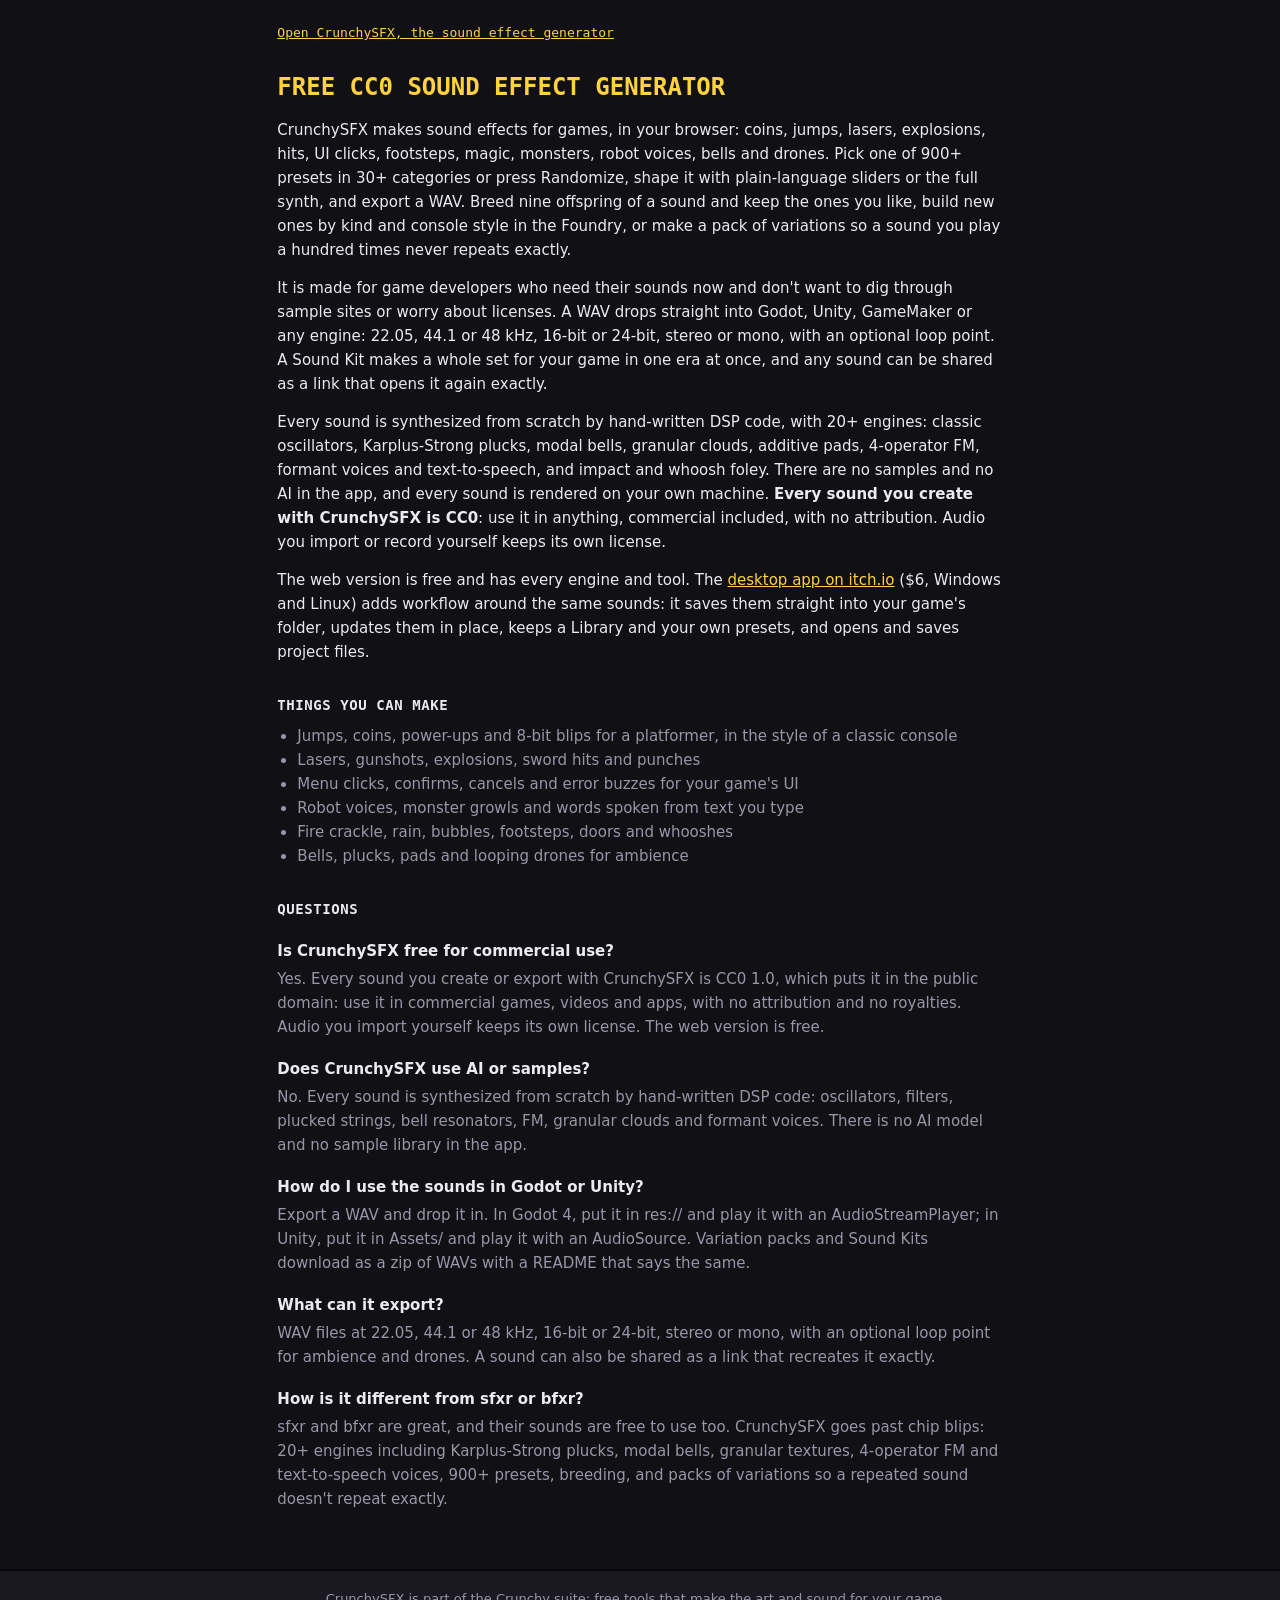
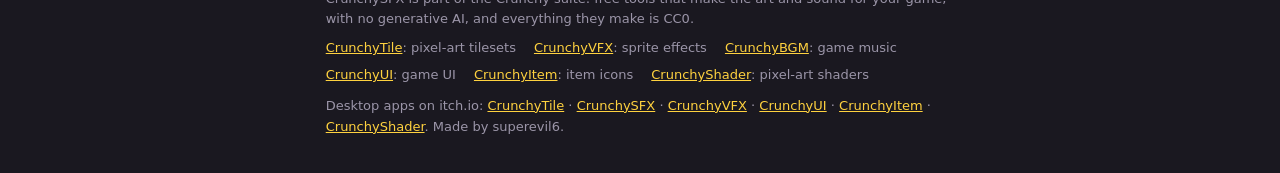
==== commit ecaf56a6: "CrunchyShader's desktop link on the about page" ====
--- a/about.html
+++ b/about.html
@@ -141,7 +141,8 @@
     <a href="https://sevi66.itch.io/crunchysfx">CrunchySFX</a> ·
     <a href="https://sevi66.itch.io/crunchyvfx">CrunchyVFX</a> ·
     <a href="https://sevi66.itch.io/crunchyui">CrunchyUI</a> ·
-    <a href="https://sevi66.itch.io/crunchyitem">CrunchyItem</a>. Made by superevil6.</p>
+    <a href="https://sevi66.itch.io/crunchyitem">CrunchyItem</a> ·
+    <a href="https://sevi66.itch.io/crunchyshader">CrunchyShader</a>. Made by superevil6.</p>
 </div>
 </footer>
 </body>
--- a/crunchy-base.css
+++ b/crunchy-base.css
@@ -1,4 +1,4 @@
-/* GENERATED from crunchyCore/crunchy-base.css @ ddbde76 by tools/pull-core.mjs. DO NOT EDIT HERE: edit crunchyCore, then pull. */
+/* GENERATED from crunchyCore/crunchy-base.css @ e9469bf by tools/pull-core.mjs. DO NOT EDIT HERE: edit crunchyCore, then pull. */
 /* sha256 a46da8227c425361486bccebc06fda28db2e81ba23f3797846c24b4150f14dc8 */
 /* CRUNCHY BASE — the Crunchy suite's shared look (CONSOLIDATION-PLAN.md §9, TILE-DESIGN.md §105).
  *
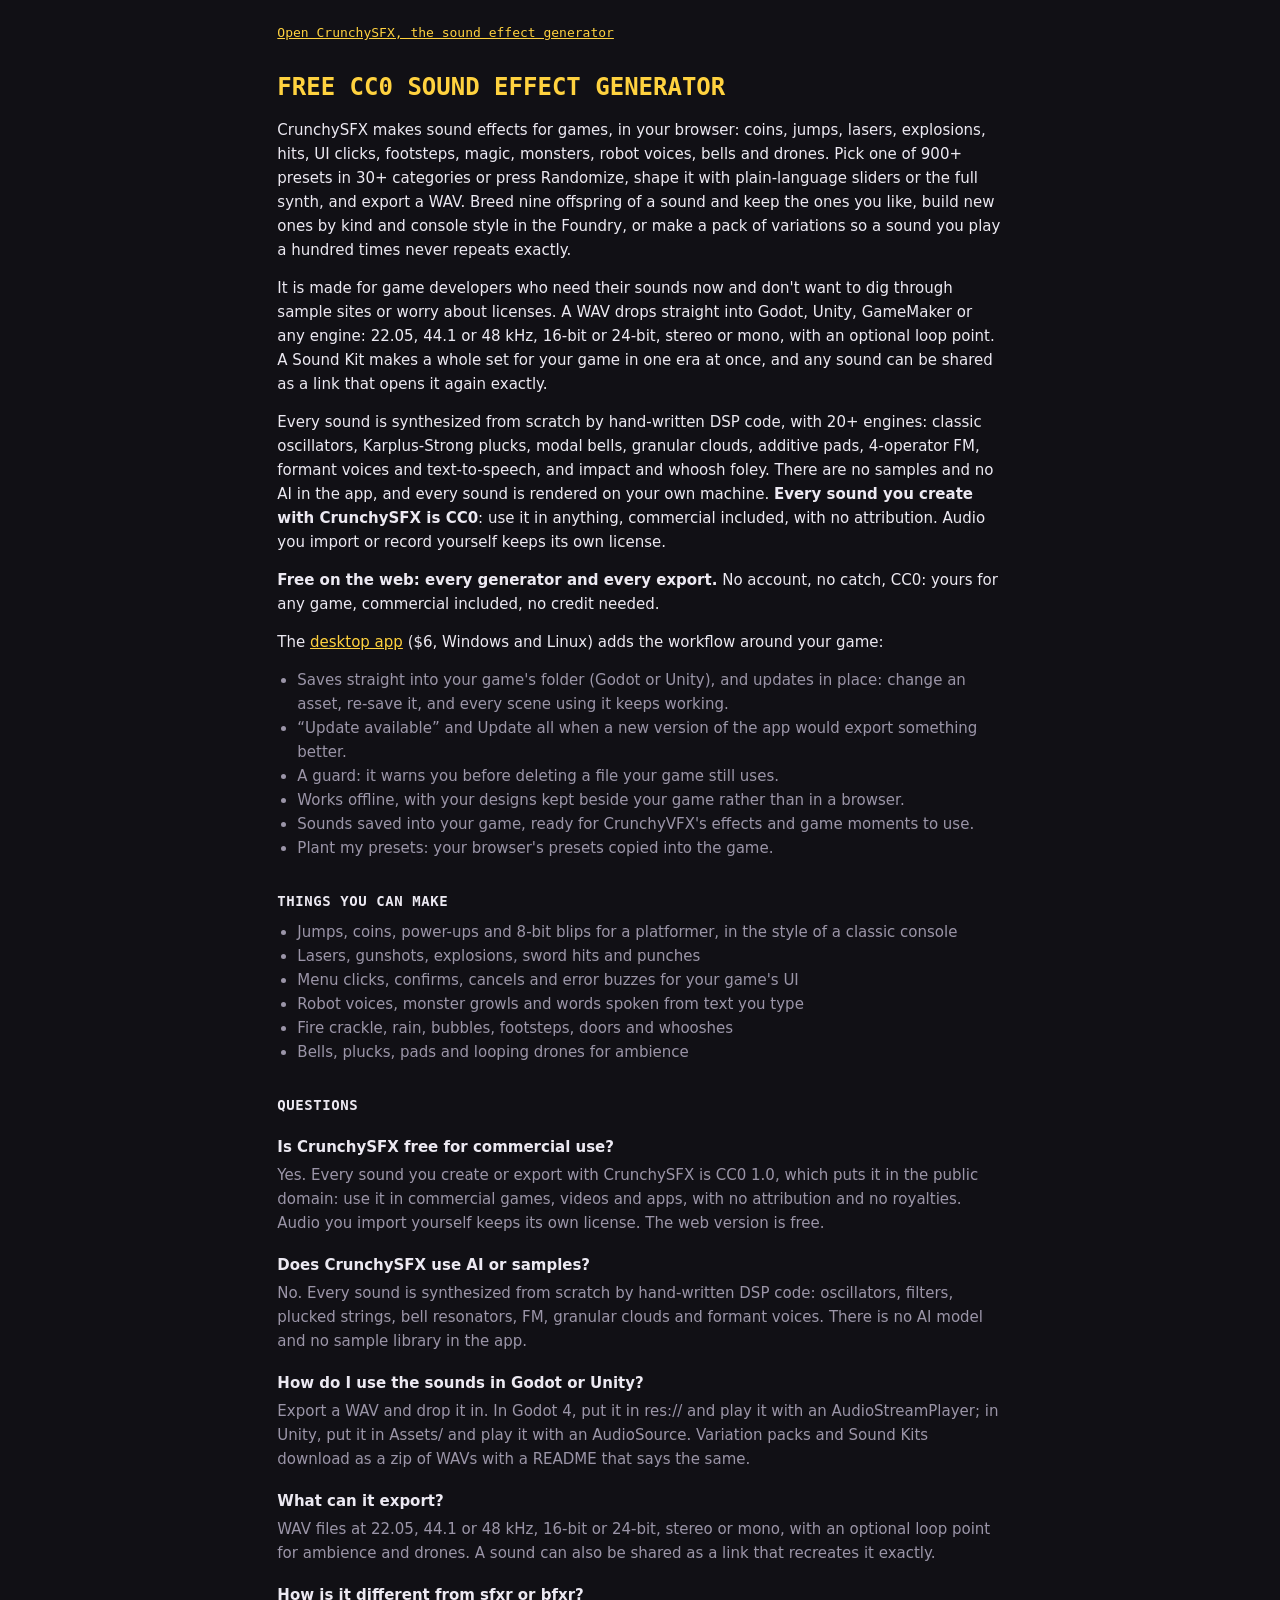
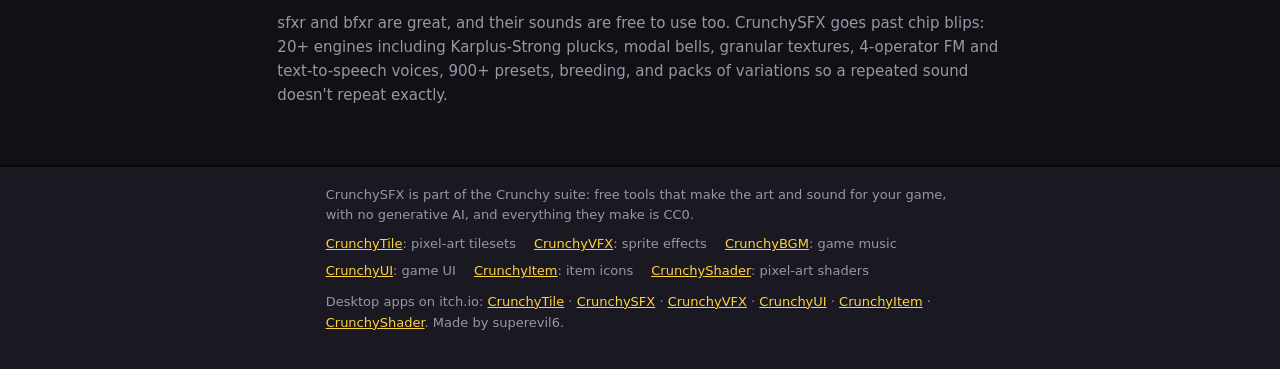
==== commit c1987d2a: "about page update" ====
--- a/about.html
+++ b/about.html
@@ -99,9 +99,17 @@
     and impact and whoosh foley. There are no samples and no AI in the app, and every sound is rendered on your own machine.
     <strong>Every sound you create with CrunchySFX is CC0</strong>: use it in anything, commercial included, with no
     attribution. Audio you import or record yourself keeps its own license.</p>
-  <p>The web version is free and has every engine and tool. The <a href="https://sevi66.itch.io/crunchysfx">desktop app on
-    itch.io</a> ($6, Windows and Linux) adds workflow around the same sounds: it saves them straight into your game's
-    folder, updates them in place, keeps a Library and your own presets, and opens and saves project files.</p>
+  <p><strong>Free on the web: every generator and every export.</strong> No account, no catch, CC0: yours for any
+    game, commercial included, no credit needed.</p>
+  <p>The <a href="https://sevi66.itch.io/crunchysfx">desktop app</a> ($6, Windows and Linux) adds the workflow around your game:</p>
+  <ul>
+    <li>Saves straight into your game's folder (Godot or Unity), and updates in place: change an asset, re-save it, and every scene using it keeps working.</li>
+    <li>“Update available” and Update all when a new version of the app would export something better.</li>
+    <li>A guard: it warns you before deleting a file your game still uses.</li>
+    <li>Works offline, with your designs kept beside your game rather than in a browser.</li>
+    <li>Sounds saved into your game, ready for CrunchyVFX's effects and game moments to use.</li>
+    <li>Plant my presets: your browser's presets copied into the game.</li>
+  </ul>
   <h2>Things you can make</h2>
   <ul>
     <li>Jumps, coins, power-ups and 8-bit blips for a platformer, in the style of a classic console</li>
--- a/crunchy-base.css
+++ b/crunchy-base.css
@@ -1,5 +1,5 @@
-/* GENERATED from crunchyCore/crunchy-base.css @ e9469bf by tools/pull-core.mjs. DO NOT EDIT HERE: edit crunchyCore, then pull. */
-/* sha256 a46da8227c425361486bccebc06fda28db2e81ba23f3797846c24b4150f14dc8 */
+/* GENERATED from crunchyCore/crunchy-base.css @ 20d6cb4 by tools/pull-core.mjs. DO NOT EDIT HERE: edit crunchyCore, then pull. */
+/* sha256 fa030747536bf95b7f508f33a44963770dc041220ee5190c0bfe1d60093a98f2 */
 /* CRUNCHY BASE — the Crunchy suite's shared look (CONSOLIDATION-PLAN.md §9, TILE-DESIGN.md §105).
  *
  * CANONICAL HERE; every Crunchy tool copies it unchanged. It is linked BEFORE the app's own stylesheet, which
@@ -18,7 +18,7 @@
  * (sizes, padding, fonts on a particular control). An app's own stylesheet loads after this one, so it wins any tie.
  */
 :root {
-  --base-build: 11;
+  --base-build: 14;
   color-scheme: dark;
 
   /* FLOOR. The neutrals: one set for the whole suite. CONSUMERS MEASURE AGAINST THESE: CrunchyUI scores every kit's
@@ -398,3 +398,95 @@
   .crunchy-spark { display: none; }
 }
 
+
+/* THE GAME MOMENT MODAL (moments-ui.js, base-build 12; MOMENTS.md): nearly the whole window, a stage left (the target
+   and the moment played over it, pixel-scaled), the slots right, the feel and the actions under them. */
+.mom-panel { width: min(1080px, 100%); height: min(720px, 100%); display: flex; flex-direction: column; gap: 10px; }
+.mom-head { display: flex; align-items: center; gap: 10px; }
+.mom-head .set-title { flex: 1; }
+.mom-top, .mom-feel, .mom-delays, .mom-acts, .mom-ctl { display: flex; flex-wrap: wrap; align-items: center; gap: 8px 16px; }
+.mom-lab { display: inline-flex; align-items: center; gap: 6px; font-size: 13px; color: var(--ink); }
+.mom-lab input[type=number] { width: 64px; }
+/* (AJ, 2026-10-25: after a pasted link the stage's lines spilled over the feel row) every column keeps to its own box:
+   the stage's canvas takes what is LEFT once its controls and lines have their room (object-fit keeps the pixels square),
+   and the slots scroll */
+.mom-body { flex: 1; min-height: 0; display: grid; grid-template-columns: minmax(0, 1.4fr) minmax(260px, 1fr); gap: 14px; overflow: hidden; }
+.mom-stage { display: flex; flex-direction: column; gap: 8px; min-height: 0; overflow: hidden; }
+.mom-stage > :not(.mom-canvas) { flex: none; }
+.mom-canvas { flex: 1 1 0; min-height: 96px; width: 100%; height: 100%; object-fit: contain; image-rendering: pixelated; background: var(--bg);
+              border: 2px solid var(--line2); }
+.mom-say { font-size: 12px; color: var(--muted); min-height: 1.4em; }
+.mom-slots { overflow: auto; min-height: 0; display: flex; flex-direction: column; gap: 10px; padding-right: 4px;
+  scrollbar-width: auto; scrollbar-color: auto; }
+/* a scrollbar that always shows (WebKitGTK's overlay bars hide, so a cut-off slot gave no hint there was more); the
+   standard scrollbar-width/-color above are reset because a set one makes WebKit ignore these */
+.mom-slots::-webkit-scrollbar { width: 8px; }
+.mom-slots::-webkit-scrollbar-track { background: var(--bg); }
+.mom-slots::-webkit-scrollbar-thumb { background: var(--line2); }
+.mom-slot { border: 1px solid var(--line); background: var(--panel2); padding: 8px 10px; display: flex; flex-direction: column; gap: 6px; }
+.mom-slot h3 { margin: 0; font: 700 12px/1.3 var(--head); text-transform: uppercase; letter-spacing: .04em; color: var(--accent); }
+.mom-slot select { width: 100%; }
+.mom-more { display: flex; flex-wrap: wrap; gap: 6px; align-items: center; font-size: 12px; color: var(--muted); }
+.mom-more input[type=text] { flex: 1; min-width: 120px; }
+.mom-rescan { align-self: flex-start; }
+.mom-link { display: flex; gap: 6px; }
+.mom-link input { flex: 1; min-width: 0; }
+.mom-dl { font-size: 12px; color: var(--muted); }
+.mom-acts { justify-content: flex-end; }
+@media (max-width: 760px) { .mom-body { grid-template-columns: 1fr; overflow: auto; } .mom-panel { height: 100%; } .mom-canvas { flex: none; height: auto; aspect-ratio: 160 / 112; } }
+
+/* THE PALETTE EDITOR (palette-ui.js, base-build 14; PALETTES.md): the moment window's shape. The ramps left (a row of
+   swatches each, light to dark), the chosen color and the preview right; each column keeps to its own box and scrolls
+   on its own, so nothing spills over the actions (the moment window's first layout bug, not repeated). */
+.pal-panel { width: min(1080px, 100%); height: min(720px, 100%); display: flex; flex-direction: column; gap: 10px; }
+.pal-panel > :not(.pal-body) { flex: none; }
+.pal-head { display: flex; align-items: center; gap: 10px; }
+.pal-head .set-title { flex: 1; }
+.pal-top, .pal-acts, .pal-tools, .pal-pickrow, .pal-mvrow { display: flex; flex-wrap: wrap; align-items: center; gap: 8px 10px; }
+.pal-top input[type=text] { width: 180px; }
+.pal-lab { display: inline-flex; align-items: center; gap: 6px; font-size: 13px; color: var(--ink); }
+.pal-n { width: 56px; }
+.pal-paste { display: flex; gap: 8px; align-items: flex-start; }
+.pal-paste[hidden] { display: none; }
+.pal-paste textarea { flex: 1; min-width: 0; resize: vertical; font: 12px/1.4 var(--head); background: var(--bg); color: var(--ink); border: 1px solid var(--line2); padding: 6px; }
+.pal-body { flex: 1; min-height: 0; display: grid; grid-template-columns: minmax(0, 1.6fr) minmax(240px, 1fr); gap: 14px; overflow: hidden; }
+.pal-ramps, .pal-side { overflow: auto; min-height: 0; display: flex; flex-direction: column; gap: 10px; padding-right: 4px;
+  scrollbar-width: auto; scrollbar-color: auto; }
+/* a scrollbar that always shows (WebKitGTK's overlay bars hide; see .mom-slots) */
+.pal-ramps::-webkit-scrollbar, .pal-side::-webkit-scrollbar { width: 8px; }
+.pal-ramps::-webkit-scrollbar-track, .pal-side::-webkit-scrollbar-track { background: var(--bg); }
+.pal-ramps::-webkit-scrollbar-thumb, .pal-side::-webkit-scrollbar-thumb { background: var(--line2); }
+.pal-ramps > *, .pal-side > * { flex: none; }
+.pal-info { font-size: 12px; color: var(--muted); }
+.pal-ramp, .pal-pick, .pal-prev { border: 1px solid var(--line); background: var(--panel2); padding: 8px 10px; display: flex; flex-direction: column; gap: 8px; }
+.pal-rhead { display: flex; align-items: center; gap: 6px; }
+.pal-rname { flex: 1; min-width: 60px; font: 700 12px/1.3 var(--head); text-transform: uppercase; letter-spacing: .04em; color: var(--accent);
+  background: transparent; border: 1px solid transparent; padding: 3px 4px; }
+.pal-rname:hover, .pal-rname:focus { border-color: var(--line2); background: var(--bg); }
+.pal-setmode .pal-rhead { justify-content: space-between; }
+.pal-rcount { font-size: 12px; color: var(--muted); min-width: 1.5em; text-align: right; }
+.pal-icon { padding: 4px 6px; }
+.pal-asset { font-size: 12px; padding: 3px 8px; }
+.pal-row { display: flex; flex-wrap: wrap; gap: 4px; align-items: center; min-height: 36px; }
+/* a swatch is its color: no step shadow, a 1 px frame; the chosen one a 2 px accent frame; drop marks a bar before */
+.pal-sw { width: 32px; height: 32px; padding: 0; border: 1px solid var(--drop); box-shadow: none; cursor: grab; position: relative; }
+.pal-sw:hover { box-shadow: none; transform: none; outline: 1px solid var(--line2); outline-offset: 1px; }
+.pal-sw.on { outline: 2px solid var(--accent); outline-offset: 1px; }
+.pal-sw:focus-visible { outline: 2px solid var(--ink); outline-offset: 1px; }
+.pal-sw.drag { opacity: .35; }
+.pal-sw.before::before, .pal-add.before::before { content: ""; position: absolute; left: -4px; top: -2px; bottom: -2px; width: 3px; background: var(--accent); }
+.pal-add { width: 32px; height: 32px; padding: 0; display: inline-flex; align-items: center; justify-content: center; position: relative; }
+.pal-empty { font-size: 12px; color: var(--muted); }
+.pal-icon .pxi, .pal-add .pxi { margin-right: 0; }
+.pal-panel button:disabled { opacity: .45; cursor: default; }
+.pal-pick h3, .pal-prev h3 { margin: 0; font: 700 12px/1.3 var(--head); text-transform: uppercase; letter-spacing: .04em; color: var(--accent);
+  overflow: hidden; text-overflow: ellipsis; white-space: nowrap; }
+.pal-picker { width: 56px; height: 36px; padding: 2px; border: 1px solid var(--line2); background: var(--bg); cursor: pointer; }
+.pal-hex { width: 96px; font-family: var(--head); }
+.pal-mv { min-width: 32px; padding: 4px 8px; }
+.pal-balls, .pal-host { display: block; max-width: 100%; height: auto; align-self: flex-start; image-rendering: pixelated; background: var(--bg); border: 2px solid var(--line2); }
+.pal-host[hidden] { display: none; }
+.pal-say { font-size: 12px; color: var(--muted); min-height: 1.4em; }
+.pal-note { font-size: 12px; color: var(--muted); }
+.pal-gap { flex: 1; }
+@media (max-width: 760px) { .pal-body { grid-template-columns: 1fr; overflow: auto; } .pal-ramps, .pal-side { overflow: visible; } .pal-panel { height: 100%; } }
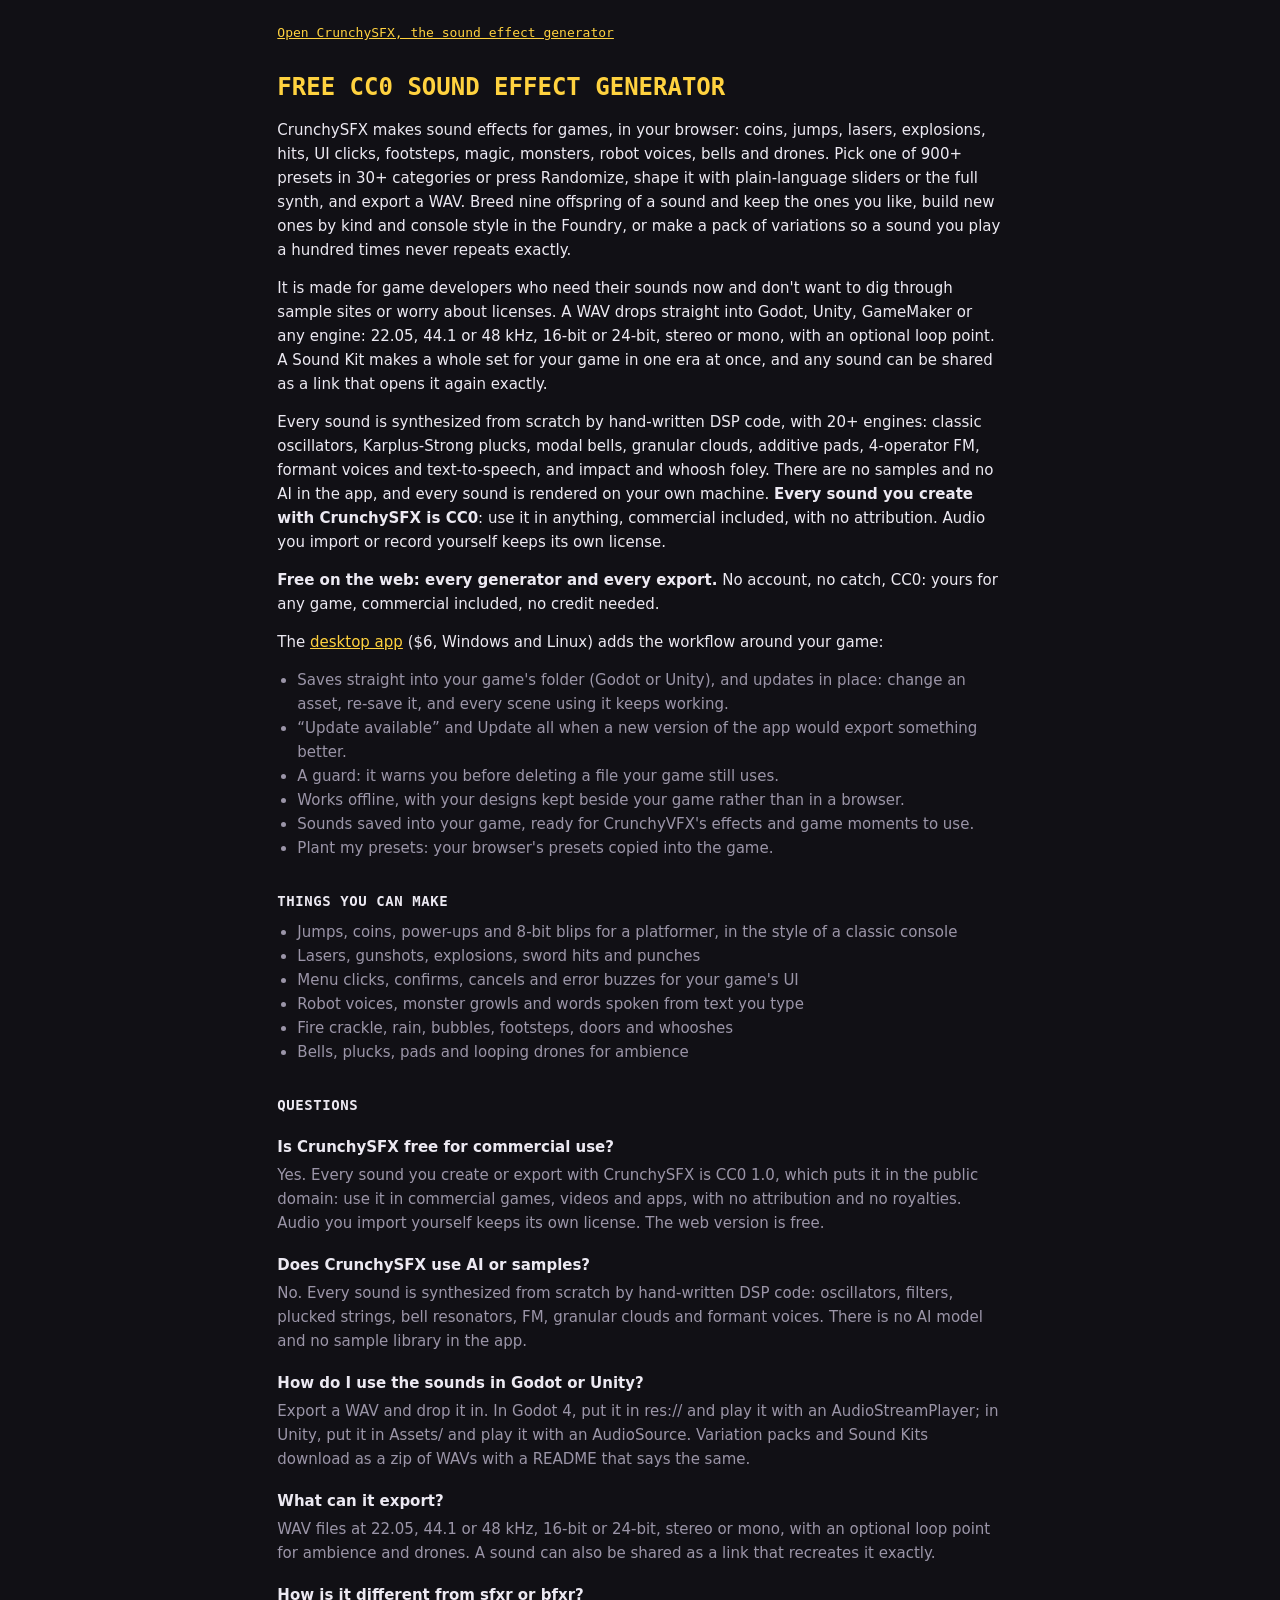
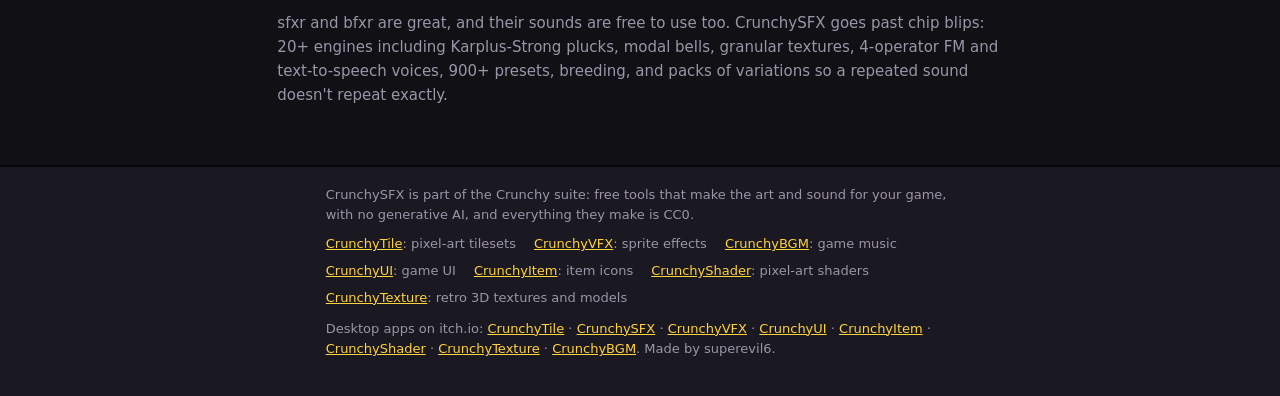
==== commit 9a754550: "bgm link added" ====
--- a/about.html
+++ b/about.html
@@ -144,13 +144,16 @@
     <li><a href="https://crunchyui.com/">CrunchyUI</a>: game UI</li>
     <li><a href="https://crunchyitem.com/">CrunchyItem</a>: item icons</li>
     <li><a href="https://crunchyshader.com/">CrunchyShader</a>: pixel-art shaders</li>
+    <li><a href="https://crunchytexture.com/">CrunchyTexture</a>: retro 3D textures and models</li>
   </ul>
   <p>Desktop apps on itch.io: <a href="https://sevi66.itch.io/crunchytile">CrunchyTile</a> ·
     <a href="https://sevi66.itch.io/crunchysfx">CrunchySFX</a> ·
     <a href="https://sevi66.itch.io/crunchyvfx">CrunchyVFX</a> ·
     <a href="https://sevi66.itch.io/crunchyui">CrunchyUI</a> ·
     <a href="https://sevi66.itch.io/crunchyitem">CrunchyItem</a> ·
-    <a href="https://sevi66.itch.io/crunchyshader">CrunchyShader</a>. Made by superevil6.</p>
+    <a href="https://sevi66.itch.io/crunchyshader">CrunchyShader</a> ·
+    <a href="https://sevi66.itch.io/crunchytexture">CrunchyTexture</a> ·
+    <a href="https://sevi66.itch.io/crunchybgm">CrunchyBGM</a>. Made by superevil6.</p>
 </div>
 </footer>
 </body>
--- a/crunchy-base.css
+++ b/crunchy-base.css
@@ -1,5 +1,5 @@
-/* GENERATED from crunchyCore/crunchy-base.css @ 20d6cb4 by tools/pull-core.mjs. DO NOT EDIT HERE: edit crunchyCore, then pull. */
-/* sha256 fa030747536bf95b7f508f33a44963770dc041220ee5190c0bfe1d60093a98f2 */
+/* GENERATED from crunchyCore/crunchy-base.css @ 4e7c941 by tools/pull-core.mjs. DO NOT EDIT HERE: edit crunchyCore, then pull. */
+/* sha256 2fadc3075599b3bab7d208c92e42cec6fb7a45a1b02104f42f2c59948c9b2658 */
 /* CRUNCHY BASE — the Crunchy suite's shared look (CONSOLIDATION-PLAN.md §9, TILE-DESIGN.md §105).
  *
  * CANONICAL HERE; every Crunchy tool copies it unchanged. It is linked BEFORE the app's own stylesheet, which
@@ -18,7 +18,7 @@
  * (sizes, padding, fonts on a particular control). An app's own stylesheet loads after this one, so it wins any tie.
  */
 :root {
-  --base-build: 14;
+  --base-build: 18;
   color-scheme: dark;
 
   /* FLOOR. The neutrals: one set for the whole suite. CONSUMERS MEASURE AGAINST THESE: CrunchyUI scores every kit's
@@ -197,6 +197,32 @@
 .suite-here { color: var(--tool, var(--accent)); font-weight: 700; }
 .suite-foot { margin: 12px 0 0; font-size: 12px; color: var(--muted); }
 @media (max-width: 520px) { .suite-tool { flex-wrap: wrap; } .suite-go { flex-direction: row; } }
+
+/* THE PROMISE LINE (suite.js suitePromise, base-build 18): the suite's two promises in one slim line right under the
+   header, in normal flow, one line tall: the header's own ground, the words in --muted, the icons in the app's --accent,
+   so it reads as the header's second row, never as a banner. Too narrow, suite.js shortens it (`.short`). DEFAULT, except
+   the square corners and the hard step on the popover (FLOOR). */
+.crunchy-promise { flex: none; display: flex; align-items: center; gap: 10px; height: 20px; padding: 0 14px; overflow: hidden;
+                   white-space: nowrap; background: var(--panel); border-bottom: 1px solid var(--line); color: var(--muted);
+                   font: 11.5px/20px var(--font); }
+.crunchy-promise .cp-part { display: inline-flex; align-items: center; min-width: 0; margin: 0; padding: 0; border: 0;
+                            background: none; box-shadow: none; color: inherit; font: inherit; text-decoration: none; cursor: pointer; }
+.crunchy-promise .cp-part:hover { color: var(--ink); background: none; text-decoration: underline; text-underline-offset: 2px; }
+.crunchy-promise .cp-part:active { transform: none; box-shadow: none; }
+.crunchy-promise .cp-part:focus-visible { outline: 1px solid var(--accent); outline-offset: 1px; }
+.crunchy-promise .cp-part .pxi { color: var(--accent); margin-right: 5px; vertical-align: 0; }
+.crunchy-promise .cp-sep { color: var(--muted); }
+.crunchy-promise .cp-short { display: none; }
+.crunchy-promise.short .cp-long { display: none; }
+.crunchy-promise.short .cp-short { display: inline; }
+.crunchy-promise-pop[hidden] { display: none !important; }
+.crunchy-promise-pop { position: fixed; z-index: 270; width: 320px; max-width: calc(100vw - 16px); padding: 10px 12px;
+                       background: var(--panel); border: 1px solid var(--line2); box-shadow: var(--lift); color: var(--ink);
+                       font: 12.5px/1.5 var(--font); white-space: normal; }
+.crunchy-promise-pop:focus { outline: none; }
+.crunchy-promise-pop .cp-pop-head { display: flex; align-items: center; font: 700 12px/1.4 var(--head); text-transform: uppercase;
+                                    letter-spacing: .04em; color: var(--accent); }
+.crunchy-promise-pop p { margin: 6px 0 0; color: var(--muted); }
 
 /* THE SETTINGS DIALOG (settings.js): a row per preference, the label and its explanation left, the control right. */
 .set-overlay[hidden] { display: none !important; }
@@ -490,3 +516,96 @@
 .pal-note { font-size: 12px; color: var(--muted); }
 .pal-gap { flex: 1; }
 @media (max-width: 760px) { .pal-body { grid-template-columns: 1fr; overflow: auto; } .pal-ramps, .pal-side { overflow: visible; } .pal-panel { height: 100%; } }
+
+/* ---- THE TEXTURE GENERATOR (texgen-ui.js, CrunchyTile §174): the palette window's shape ---- */
+.tg-panel { width: min(1080px, 100%); height: min(760px, 100%); display: flex; flex-direction: column; gap: 10px; }
+.tg-panel > :not(.tg-body) { flex: none; }
+.tg-head { display: flex; align-items: center; gap: 10px; }
+.tg-head .set-title { flex: 1; }
+.tg-top, .tg-row, .tg-foot, .tg-tabs, .tg-choice { display: flex; flex-wrap: wrap; align-items: center; gap: 8px 10px; }
+.tg-top input[type=text] { width: 180px; }
+.tg-foot { justify-content: flex-end; }
+.tg-lab { display: inline-flex; align-items: center; gap: 6px; font-size: 13px; color: var(--ink); }
+.tg-body { flex: 1; min-height: 0; display: grid; grid-template-columns: minmax(0, 1fr) minmax(300px, 1fr); gap: 14px; overflow: hidden; }
+.tg-left, .tg-right { overflow: auto; min-height: 0; display: flex; flex-direction: column; gap: 10px; padding-right: 4px; }
+.tg-right::-webkit-scrollbar { width: 8px; }
+.tg-right::-webkit-scrollbar-track { background: var(--bg); }
+.tg-right::-webkit-scrollbar-thumb { background: var(--line2); }
+.tg-left > *, .tg-right > * { flex: none; }
+.tg-canvas { width: 100%; max-width: 480px; aspect-ratio: 1; image-rendering: pixelated; border: 1px solid var(--line); background: var(--bg); }
+.tg-tiny { width: 64px; height: 64px; image-rendering: pixelated; border: 1px solid var(--line); }
+.tg-info { font-size: 12px; color: var(--muted); flex: 1; min-width: 160px; }
+.tg-tabs { gap: 4px; }
+.tg-tab.on, .tg-choice button.on { background: var(--accent); color: var(--bg); border-color: var(--accent); }
+.tg-add { margin-left: auto; }
+.tg-layer { display: flex; flex-direction: column; gap: 10px; }
+.tg-group { border: 1px solid var(--line); background: var(--panel2); padding: 8px 10px; display: flex; flex-direction: column; gap: 8px; }
+.tg-gh { margin: 0; font: 700 12px/1.3 var(--head); text-transform: uppercase; letter-spacing: .04em; color: var(--accent); }
+.tg-choice { gap: 4px; }
+.tg-choice button { padding: 4px 9px; font-size: 12px; }
+.tg-slider { display: grid; grid-template-columns: 112px minmax(0, 1fr) 40px; align-items: center; gap: 8px; font-size: 12px; color: var(--ink); }
+.tg-sval { text-align: right; color: var(--muted); font-variant-numeric: tabular-nums; }
+.tg-check { display: inline-flex; align-items: center; gap: 6px; font-size: 12px; color: var(--ink); }
+.tg-strip { display: inline-flex; border: 1px solid var(--line2); }
+.tg-sw { width: 16px; height: 18px; padding: 0; border: 0; border-bottom: 3px solid transparent; min-width: 0; }
+.tg-sw.in { border-bottom-color: var(--accent); }
+.tg-remove { align-self: flex-start; }
+@media (max-width: 760px) { .tg-body { grid-template-columns: 1fr; overflow: auto; } .tg-left, .tg-right { overflow: visible; } .tg-panel { height: 100%; } }
+.tg-vars { display: flex; flex-direction: column; gap: 6px; border-top: 1px solid var(--line); padding-top: 8px; }
+.tg-vars .tg-gh { flex: none; }
+.tg-vargrid { display: flex; gap: 8px; overflow-x: auto; padding-bottom: 2px; }
+.tg-varbtn { padding: 0; border: 1px solid var(--line2); background: var(--bg); line-height: 0; flex: none; }
+.tg-varbtn:hover, .tg-varbtn:focus-visible { border-color: var(--accent); }
+.tg-var { width: 88px; height: 88px; image-rendering: pixelated; }
+.tg-follow .tg-sw { cursor: default; opacity: .85; }
+
+/* CLICK WHAT YOU SEE (pick.js, base-build 16; CrunchyTile §195, moved here for every app): the outline is a canvas OVER
+   the picture, hard pixels, never a blur or glow; the label follows the pointer; the jump's flash is a hard accent ring
+   that blinks three times (with reduced motion it just shows, then goes). `.pick-from` is the line an app shows over a
+   page it jumped to, with the way back ("From the map: … Back to the map"). */
+.pick-host { position: relative; }
+.pick-over { position: absolute; left: 0; top: 0; pointer-events: none; image-rendering: pixelated; z-index: 2; }
+canvas.pick-on { cursor: pointer; }
+.pick-label { position: fixed; z-index: 1000; pointer-events: none; max-width: 340px; padding: 4px 8px;
+              background: var(--panel2); color: var(--muted); border: 1px solid var(--accent); box-shadow: 2px 2px 0 #000;
+              font-size: 12px; line-height: 1.35; }
+.pick-label b { color: var(--ink); font-weight: 700; }
+.pick-label .pick-note { color: var(--accent); margin-top: 2px; }
+.pick-flash { outline: 2px solid var(--accent) !important; outline-offset: 2px; animation: pickblink 1.8s steps(1, end) 1; }
+@keyframes pickblink { 0% { outline-color: var(--accent); } 17% { outline-color: transparent; } 33% { outline-color: var(--accent); }
+                       50% { outline-color: transparent; } 67% { outline-color: var(--accent); } 100% { outline-color: var(--accent); } }
+@media (prefers-reduced-motion: reduce) { .pick-flash { animation: none; } }
+.pick-from { display: flex; align-items: center; flex-wrap: wrap; gap: 6px 10px; margin: 0; padding: 4px 6px 4px 10px;
+             border-left: 3px solid var(--accent); background: var(--panel2); color: var(--muted); font-size: 13px; }
+.pick-from b { color: var(--ink); }
+.pick-from button { font-size: 12px; padding: 3px 10px; }
+.pick-from .pick-from-x { padding: 3px 7px; }
+
+/* THE VISUAL RAMP PICKER (ramp-pick.js, base-build 17; CrunchyTexture §28, moved here for the texture generator's window):
+   a button showing the chosen ramp as a strip of its steps and its name, over a hidden <select>; the open grid of strips
+   under headings floats above everything (a modal window passes its overlay as the grid's parent). A strip longer than 12
+   steps narrows its steps rather than crowding the name. */
+.rp-hidden { display: none !important; }
+.rp-btn { display: inline-flex; align-items: center; gap: 8px; min-width: 170px; max-width: 300px; text-align: left; padding: 3px 6px; }
+.rp-btn .rp-name { flex: 1; overflow: hidden; text-overflow: ellipsis; white-space: nowrap; }
+.rp-btn .rp-caret { color: var(--muted); }
+.rp-strip { display: inline-flex; flex: none; max-width: 96px; border: 1px solid #000; }
+.rp-strip i { display: block; width: 7px; height: 14px; }
+.rp-strip[hidden] { display: none; }
+.rp-opt .rp-strip i { width: 8px; }
+.rp-tag { flex: none; font-size: 10px; padding: 0 4px; border: 1px solid var(--line2); color: var(--muted); line-height: 14px; }
+.rp-pop { position: fixed; z-index: 300; width: 340px; max-width: calc(100vw - 16px); max-height: min(440px, calc(100vh - 16px)); overflow: auto;
+          display: flex; flex-direction: column; gap: 6px; background: var(--panel); border: 2px solid var(--accent); box-shadow: var(--lift);
+          padding: 8px; scrollbar-color: var(--line) #0e0d12; }
+.rp-pop[hidden] { display: none; }
+.rp-pop input { width: 100%; }
+.rp-group { color: var(--muted); font-size: 11px; text-transform: uppercase; letter-spacing: .05em; margin: 4px 2px 0; }
+.rp-grid { display: grid; grid-template-columns: 1fr 1fr; gap: 3px; }
+.rp-opt { display: flex; align-items: center; gap: 6px; padding: 3px 5px; border: 2px solid transparent; cursor: pointer; color: var(--ink); font-size: 12px; min-width: 0; }
+.rp-opt .rp-name { overflow: hidden; text-overflow: ellipsis; white-space: nowrap; }
+.rp-opt:hover { border-color: var(--line); }
+.rp-opt.on { border-color: var(--accent); background: #2b2734; }
+.rp-opt:focus { outline: 2px solid var(--ink); outline-offset: -2px; }
+.rp-opt.wide { grid-column: 1 / -1; }
+.rp-opt[aria-disabled="true"] { opacity: .5; cursor: default; }
+.rp-none { color: var(--muted); padding: 4px; }
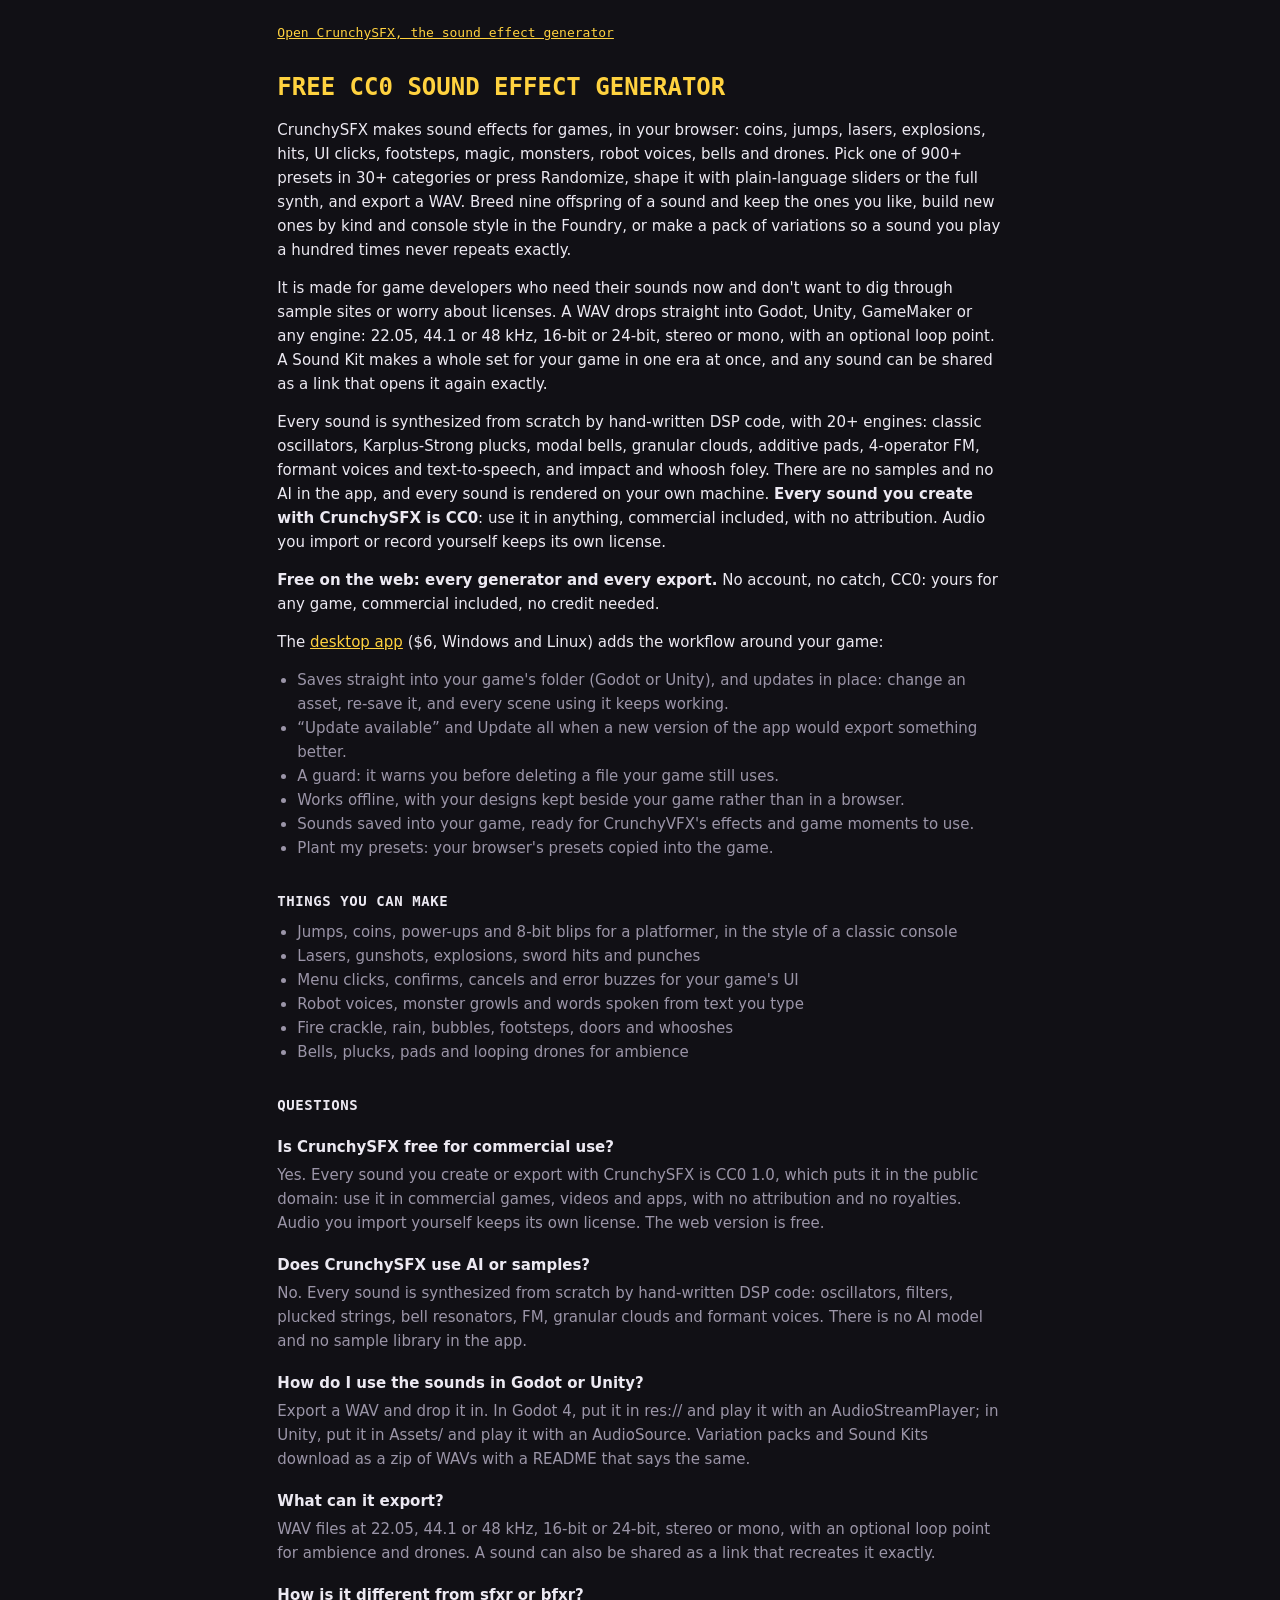
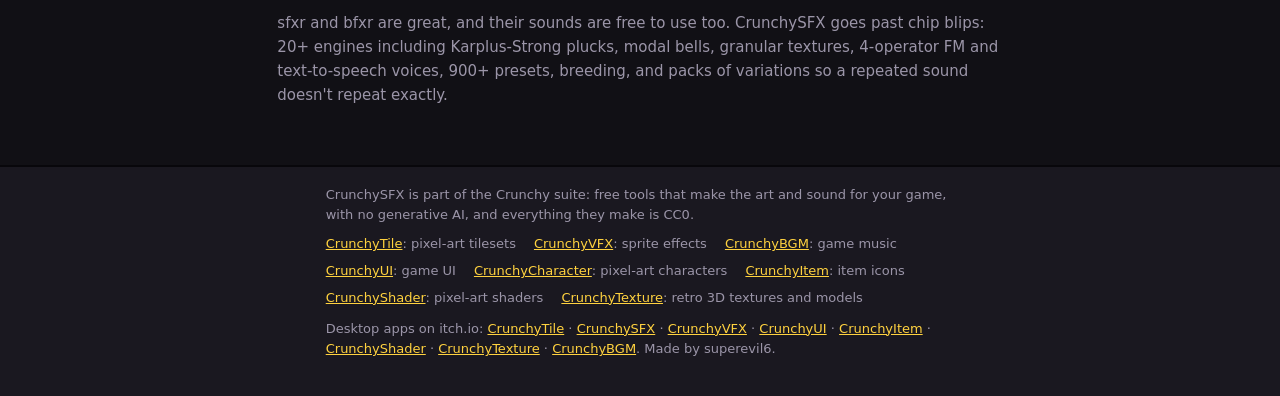
==== commit 0be2dd65: "Link CrunchyCharacter in the suite footer and desktop scope" ====
--- a/about.html
+++ b/about.html
@@ -142,6 +142,7 @@
     <li><a href="https://crunchyvfx.com/">CrunchyVFX</a>: sprite effects</li>
     <li><a href="https://crunchybgm.com/">CrunchyBGM</a>: game music</li>
     <li><a href="https://crunchyui.com/">CrunchyUI</a>: game UI</li>
+    <li><a href="https://crunchycharacter.com/">CrunchyCharacter</a>: pixel-art characters</li>
     <li><a href="https://crunchyitem.com/">CrunchyItem</a>: item icons</li>
     <li><a href="https://crunchyshader.com/">CrunchyShader</a>: pixel-art shaders</li>
     <li><a href="https://crunchytexture.com/">CrunchyTexture</a>: retro 3D textures and models</li>
--- a/crunchy-base.css
+++ b/crunchy-base.css
@@ -1,4 +1,4 @@
-/* GENERATED from crunchyCore/crunchy-base.css @ 4e7c941 by tools/pull-core.mjs. DO NOT EDIT HERE: edit crunchyCore, then pull. */
+/* GENERATED from crunchyCore/crunchy-base.css @ 3a2ad24 by tools/pull-core.mjs. DO NOT EDIT HERE: edit crunchyCore, then pull. */
 /* sha256 2fadc3075599b3bab7d208c92e42cec6fb7a45a1b02104f42f2c59948c9b2658 */
 /* CRUNCHY BASE — the Crunchy suite's shared look (CONSOLIDATION-PLAN.md §9, TILE-DESIGN.md §105).
  *
